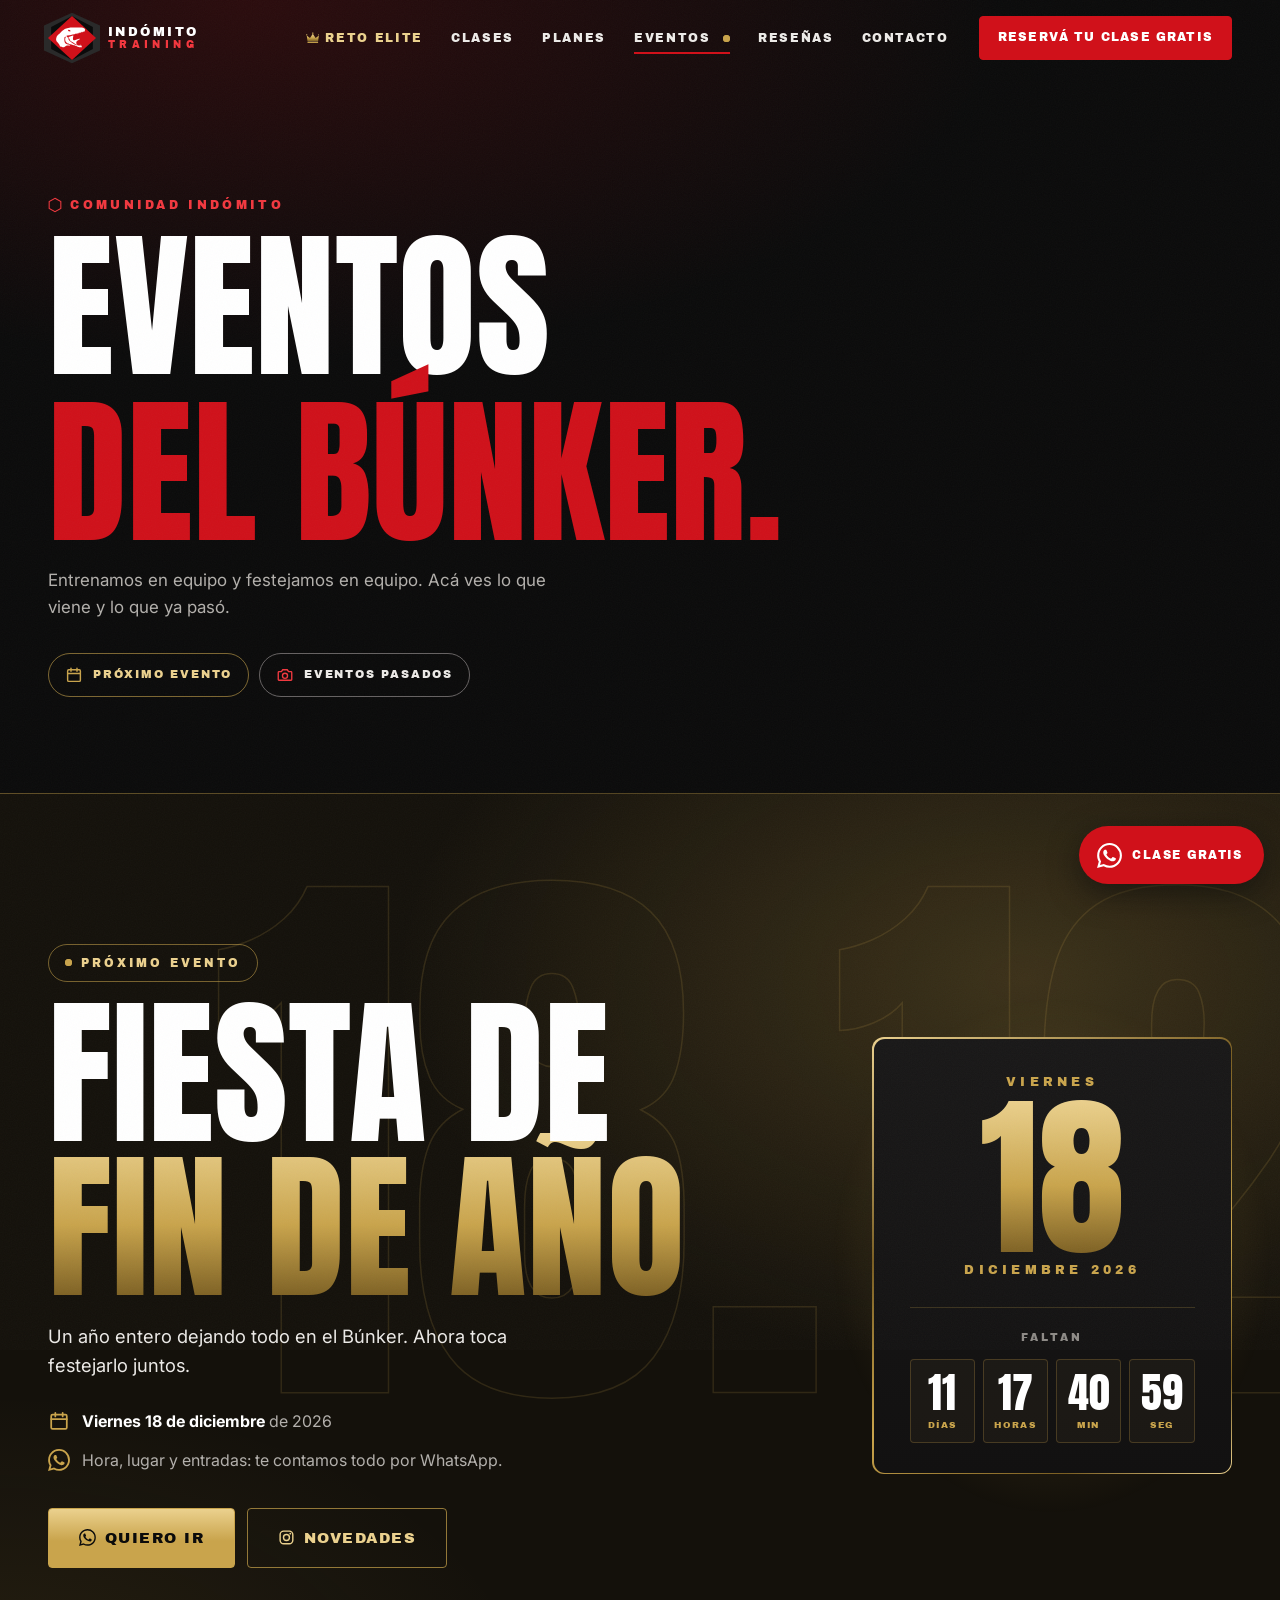
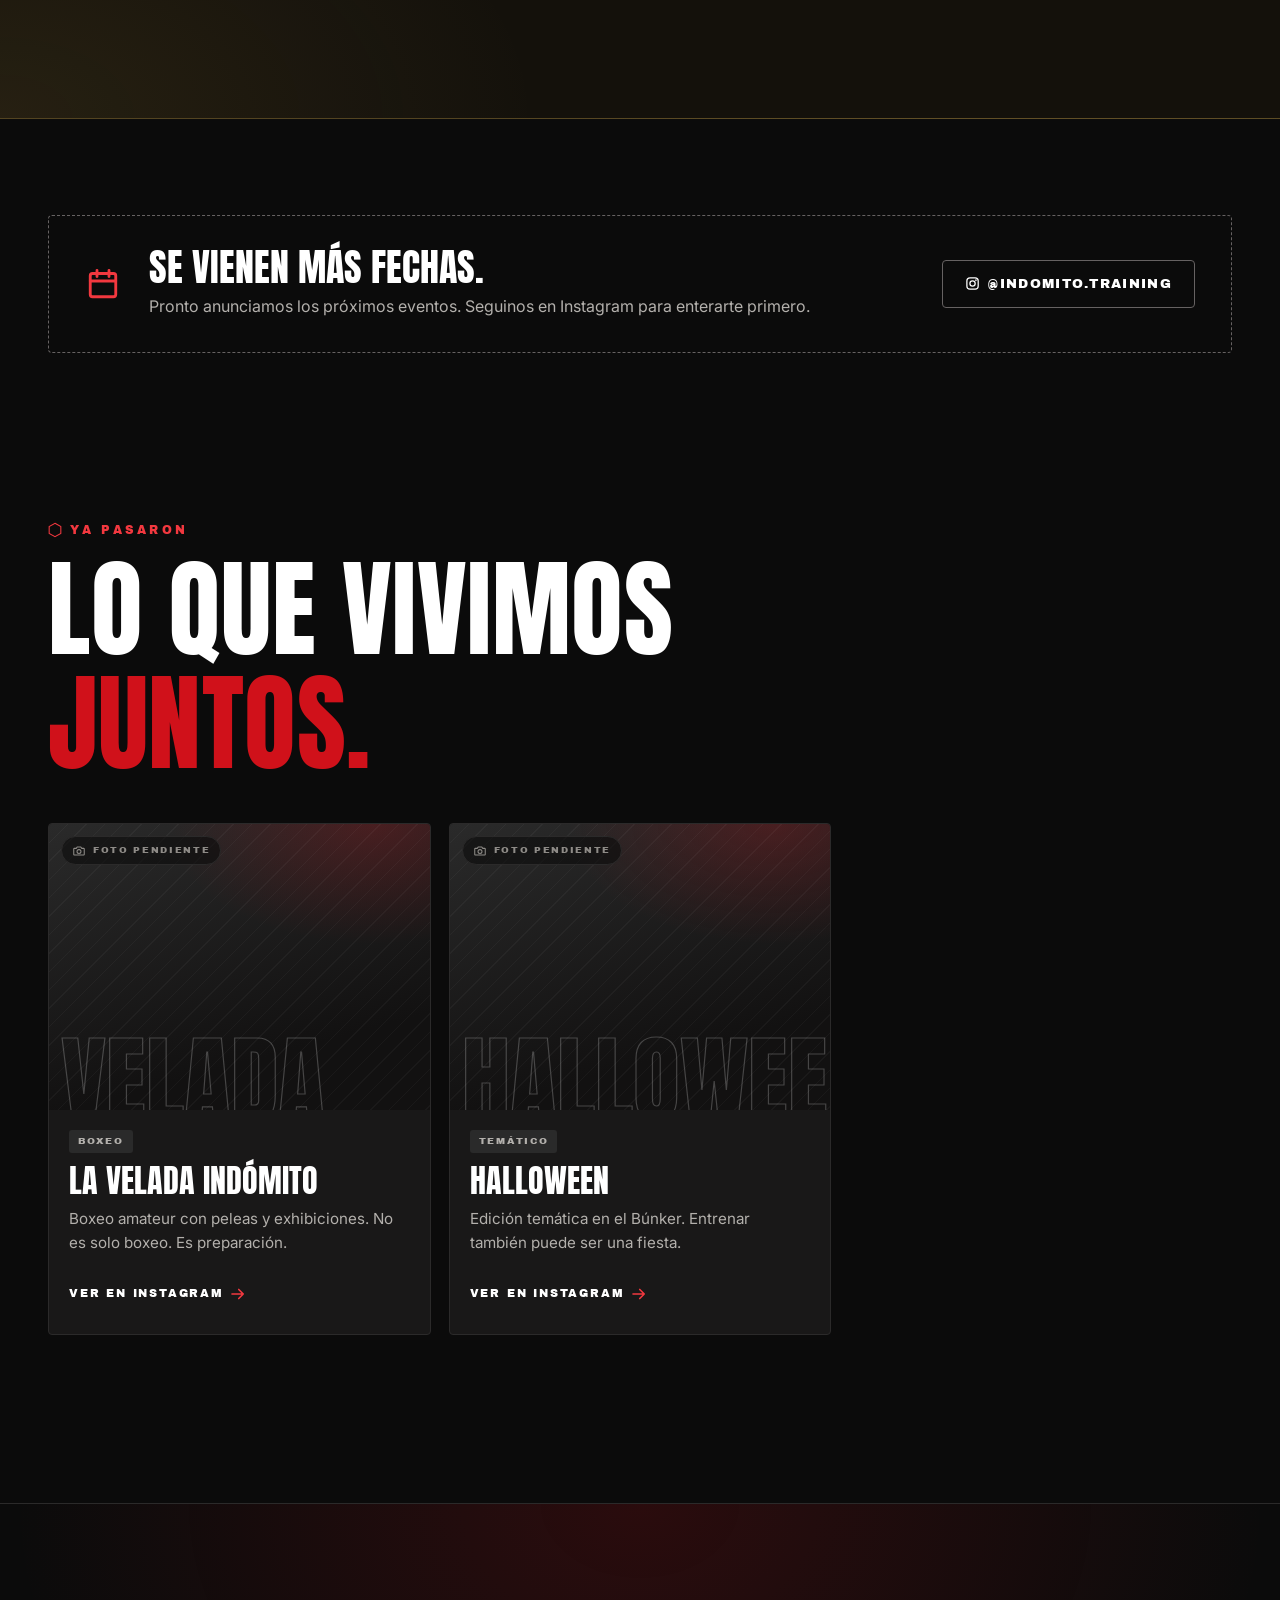
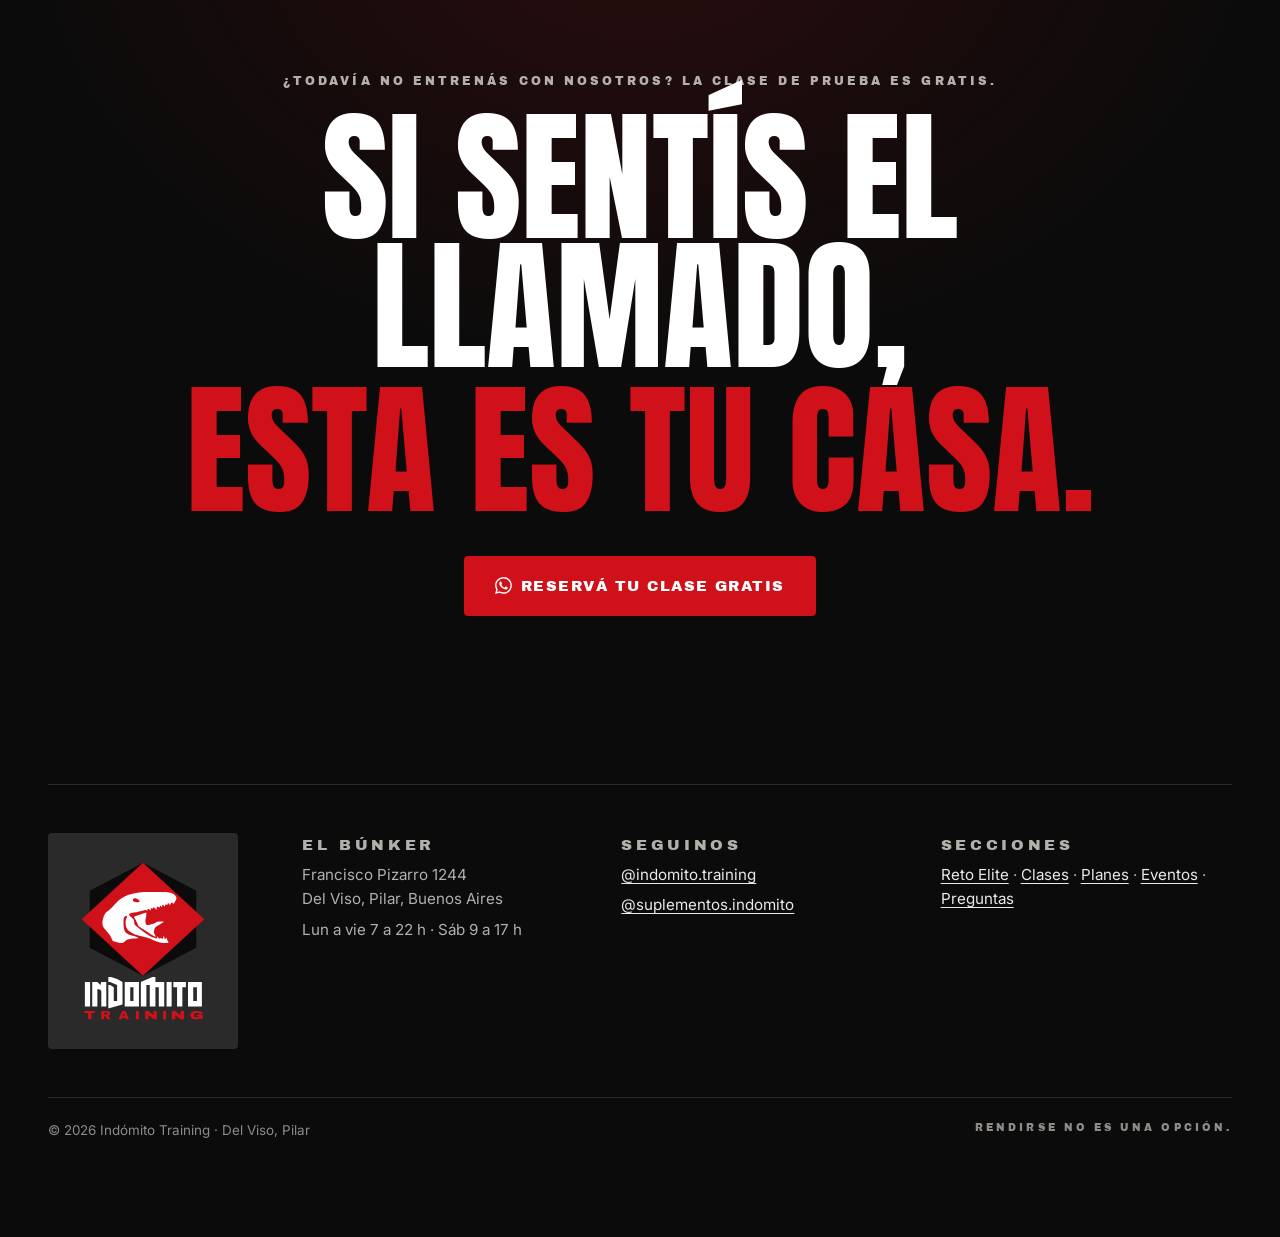
==== eventos.html @ 0980ad3f "primer commit" ====
<!doctype html>
<html lang="es-AR" class="no-js">
<head>
  <meta charset="utf-8">
  <meta name="viewport" content="width=device-width, initial-scale=1, viewport-fit=cover">

  <!-- ===================== SEO ===================== -->
  <title>Eventos | Indómito Training · Gimnasio en Del Viso, Pilar</title>
  <meta name="description" content="Eventos de Indómito Training en Del Viso, Pilar: Fiesta de Fin de Año el viernes 18 de diciembre, La Velada Indómito de boxeo amateur y más. Mirá lo que viene y lo que ya pasó.">
  <meta name="theme-color" content="#0B0B0B">

  <!-- DEPLOY STEP: cambiá "TU-DOMINIO.com.ar" cuando tengamos el dominio. TODO: dominio. -->
  <link rel="canonical" href="https://www.TU-DOMINIO.com.ar/eventos.html">
  <meta property="og:type" content="website">
  <meta property="og:locale" content="es_AR">
  <meta property="og:site_name" content="Indómito Training">
  <meta property="og:title" content="Eventos del Búnker · Indómito Training">
  <meta property="og:description" content="Fiesta de Fin de Año: viernes 18/12. Mirá todos los eventos de Indómito.">
  <meta property="og:url" content="https://www.TU-DOMINIO.com.ar/eventos.html">
  <meta property="og:image" content="https://www.TU-DOMINIO.com.ar/assets/img/og-indomito.jpg">
  <meta property="og:image:width" content="1200">
  <meta property="og:image:height" content="630">
  <meta name="twitter:card" content="summary_large_image">
  <meta name="twitter:title" content="Eventos del Búnker · Indómito Training">
  <meta name="twitter:description" content="Fiesta de Fin de Año: viernes 18/12. Mirá todos los eventos de Indómito.">
  <meta name="twitter:image" content="https://www.TU-DOMINIO.com.ar/assets/img/og-indomito.jpg">
  <!-- TODO: cuando estén confirmados hora y lugar de la Fiesta, sumar acá un bloque JSON-LD de tipo "Event" para Google. -->

  <!-- Íconos -->
  <link rel="icon" href="favicon.ico" sizes="any">
  <link rel="icon" href="assets/logo/indomito-icono.svg" type="image/svg+xml">
  <link rel="icon" href="favicon-32.png" type="image/png" sizes="32x32">
  <link rel="apple-touch-icon" href="apple-touch-icon.png">

  <!-- Tipografías -->
  <link rel="preconnect" href="https://fonts.googleapis.com">
  <link rel="preconnect" href="https://fonts.gstatic.com" crossorigin>
  <link rel="stylesheet" href="https://fonts.googleapis.com/css2?family=Anton&family=Archivo+Black&family=Inter:wght@400;600;700&display=swap">

  <link rel="stylesheet" href="css/styles.css">

  <script>
    (function (d) {
      var h = d.documentElement;
      h.className = h.className.replace('no-js', 'js');
      if (window.matchMedia && !matchMedia('(prefers-reduced-motion: reduce)').matches) {
        h.classList.add('motion-ok');
        setTimeout(function () { if (!window.__indomitoOK) h.classList.remove('motion-ok'); }, 3000);
      }
    })(document);
  </script>
  <script src="js/main.js" defer></script>
</head>

<body data-precios="si" class="pag-eventos">

  <!-- Íconos reutilizables -->
  <svg class="defs" width="0" height="0" aria-hidden="true" focusable="false">
    <defs>
      <linearGradient id="g-oro" x1="0" y1="0" x2="0" y2="1">
        <stop offset="0" style="stop-color:var(--c-dorado-claro)"/>
        <stop offset=".55" style="stop-color:var(--c-dorado)"/>
        <stop offset="1" style="stop-color:var(--c-dorado-oscuro)"/>
      </linearGradient>
      <symbol id="i-corona" viewBox="0 0 64 50">
        <path d="M7 41 3.4 14.5l15.4 11.7L32 6.5l13.2 19.7 15.4-11.7L57 41Z"/>
        <rect x="7" y="43.5" width="50" height="6" rx="1.2"/>
        <circle cx="3.4" cy="11.6" r="3.2"/><circle cx="32" cy="4" r="3.6"/><circle cx="60.6" cy="11.6" r="3.2"/>
      </symbol>
      <symbol id="i-wa" viewBox="0 0 24 24">
        <path d="M17.47 14.38c-.3-.15-1.76-.87-2.03-.97-.27-.1-.47-.15-.67.15-.2.3-.77.97-.94 1.16-.17.2-.35.22-.64.08-.3-.15-1.26-.47-2.39-1.48-.88-.79-1.48-1.76-1.65-2.06-.17-.3-.02-.46.13-.6.13-.14.3-.35.45-.52.15-.18.2-.3.3-.5.1-.2.05-.37-.03-.52-.07-.15-.67-1.61-.92-2.2-.24-.58-.49-.5-.67-.51h-.57c-.2 0-.52.07-.79.37-.27.3-1.04 1.02-1.04 2.48s1.06 2.88 1.21 3.07c.15.2 2.1 3.2 5.08 4.49.71.31 1.26.49 1.7.63.71.22 1.36.19 1.87.12.57-.09 1.76-.72 2-1.42.25-.69.25-1.29.18-1.41-.08-.13-.28-.2-.57-.35M12.05 21.79h-.01a9.87 9.87 0 0 1-5.03-1.38l-.36-.21-3.74.98 1-3.65-.24-.37a9.86 9.86 0 0 1-1.51-5.26c0-5.45 4.44-9.88 9.89-9.88 2.64 0 5.12 1.03 6.99 2.9a9.83 9.83 0 0 1 2.89 6.99c0 5.45-4.44 9.88-9.88 9.88m8.41-18.3A11.82 11.82 0 0 0 12.05 0C5.5 0 .16 5.34.16 11.89c0 2.1.55 4.14 1.59 5.95L.06 24l6.3-1.65a11.88 11.88 0 0 0 5.68 1.45h.01c6.55 0 11.89-5.34 11.89-11.89 0-3.18-1.24-6.17-3.48-8.41"/>
      </symbol>
      <symbol id="i-ig" viewBox="0 0 24 24">
        <rect x="3" y="3" width="18" height="18" rx="5" fill="none" stroke="currentColor" stroke-width="2"/>
        <circle cx="12" cy="12" r="4.2" fill="none" stroke="currentColor" stroke-width="2"/>
        <circle cx="17.4" cy="6.6" r="1.3"/>
      </symbol>
      <symbol id="i-flecha" viewBox="0 0 24 24">
        <path d="M4 12h15m-6-6 6 6-6 6" fill="none" stroke="currentColor" stroke-width="2.2" stroke-linecap="round" stroke-linejoin="round"/>
      </symbol>
      <symbol id="i-camara" viewBox="0 0 24 24">
        <path d="M4 7.5h3.2L9 5h6l1.8 2.5H20a1 1 0 0 1 1 1V18a1 1 0 0 1-1 1H4a1 1 0 0 1-1-1V8.5a1 1 0 0 1 1-1Z" fill="none" stroke="currentColor" stroke-width="1.8"/>
        <circle cx="12" cy="13" r="3.4" fill="none" stroke="currentColor" stroke-width="1.8"/>
      </symbol>
      <symbol id="i-hex" viewBox="0 0 24 26">
        <path d="M12 1.5 22 7v12l-10 5.5L2 19V7z" fill="none" stroke="currentColor" stroke-width="1.8"/>
      </symbol>
      <symbol id="i-reloj" viewBox="0 0 24 24">
        <circle cx="12" cy="12" r="9" fill="none" stroke="currentColor" stroke-width="2"/>
        <path d="M12 7v5.2l3.4 2.1" fill="none" stroke="currentColor" stroke-width="2" stroke-linecap="round"/>
      </symbol>
      <symbol id="i-pin" viewBox="0 0 24 24">
        <path d="M12 22s7-6.6 7-12.2A7 7 0 0 0 5 9.8C5 15.4 12 22 12 22Z" fill="none" stroke="currentColor" stroke-width="2"/>
        <circle cx="12" cy="9.8" r="2.6" fill="none" stroke="currentColor" stroke-width="2"/>
      </symbol>
      <symbol id="i-calendario" viewBox="0 0 24 24">
        <rect x="3.5" y="5" width="17" height="15.5" rx="1.5" fill="none" stroke="currentColor" stroke-width="1.9"/>
        <path d="M3.5 10h17M8 3v4M16 3v4" fill="none" stroke="currentColor" stroke-width="1.9" stroke-linecap="round"/>
      </symbol>
    </defs>
  </svg>

  <a class="skip" href="#main">Saltar al contenido</a>

  <!-- ===================== HEADER (igual que en la home) ===================== -->
  <div class="hdr-sentinel" aria-hidden="true"></div>
  <header class="hdr" id="hdr">
    <div class="hdr__in">
      <a class="hdr__logo" href="index.html" aria-label="Indómito Training, ir a la página principal">
        <span class="hdr__icon"><img src="assets/logo/indomito-icono.svg" width="48" height="44" alt=""></span>
        <span class="hdr__name" aria-hidden="true">Indómito <span>Training</span></span>
      </a>

      <nav class="nav" id="menu" aria-label="Principal">
        <ul class="nav__list">
          <li><a class="nav__link nav__link--reto" href="index.html#reto"><svg class="ico ico--oro" aria-hidden="true"><use href="#i-corona"/></svg>Reto Elite</a></li>
          <li><a class="nav__link" href="index.html#clases">Clases</a></li>
          <li><a class="nav__link" href="index.html#planes">Planes</a></li>
          <li><a class="nav__link nav__link--eventos" href="eventos.html" aria-current="page">Eventos<i class="punto" aria-hidden="true"></i></a></li>
          <li><a class="nav__link" href="index.html#resenas">Reseñas</a></li>
          <li><a class="nav__link" href="index.html#contacto">Contacto</a></li>
        </ul>
        <a class="btn btn--rojo nav__cta js-wa" href="https://wa.me/5491149702957?text=Hola!%20Quiero%20reservar%20mi%20clase%20de%20prueba%20gratis%20en%20Ind%C3%B3mito%20%F0%9F%92%AA" target="_blank" rel="noopener">Reservá tu clase gratis</a>
      </nav>

      <a class="btn btn--rojo btn--sm hdr__cta js-wa" href="https://wa.me/5491149702957?text=Hola!%20Quiero%20reservar%20mi%20clase%20de%20prueba%20gratis%20en%20Ind%C3%B3mito%20%F0%9F%92%AA" target="_blank" rel="noopener">Clase gratis</a>

      <button class="hdr__burger" type="button" aria-expanded="false" aria-controls="menu">
        <span class="sr-only">Abrir menú</span>
        <span class="burger" aria-hidden="true"><i></i><i></i></span>
      </button>
    </div>
    <div class="hdr__progress" aria-hidden="true"></div>
  </header>

  <main id="main" tabindex="-1">

    <!-- ===================== PORTADA DE EVENTOS ===================== -->
    <section class="evh" aria-labelledby="evh-t">
      <div class="wrap">
        <p class="eyebrow rv"><svg class="ico" aria-hidden="true"><use href="#i-hex"/></svg>Comunidad Indómito</p>
        <h1 class="evh__t rv" id="evh-t">Eventos <em>del Búnker.</em></h1>
        <p class="bajada rv">Entrenamos en equipo y festejamos en equipo. Acá ves lo que viene y lo que ya pasó.</p>
        <ul class="evh__saltos rv">
          <li data-hasta="2026-12-18"><a href="#proximo"><svg aria-hidden="true"><use href="#i-calendario"/></svg>Próximo evento</a></li>
          <li><a href="#pasados"><svg aria-hidden="true"><use href="#i-camara"/></svg>Eventos pasados</a></li>
        </ul>
      </div>
    </section>

    <!-- ===================== PRÓXIMO EVENTO: FIESTA DE FIN DE AÑO =====================
         Único lugar de la web general donde va el dorado (Manual de Marca: eventos especiales).
         data-hasta="2026-12-18": después de esa fecha este bloque se oculta solo.
         TODO: hora, lugar y entradas de la fiesta. Cuando estén, sumalos en "fiesta__info". -->
    <section class="fiesta lz" id="proximo" aria-labelledby="fiesta-t" data-hasta="2026-12-18">
      <div class="fiesta__bg" aria-hidden="true">
        <span class="fiesta__num" data-par="0.14">18.12</span>
        <div class="confeti">
          <span style="--x:4%;--w:6px;--h:12px;--d:9s;--t:-1s;--dx:30px;--r:540deg"></span>
          <span style="--x:11%;--w:4px;--h:9px;--d:12s;--t:-6s;--dx:-20px;--r:-420deg"></span>
          <span style="--x:18%;--w:7px;--h:7px;--d:10s;--t:-3s;--dx:40px;--r:360deg"></span>
          <span style="--x:26%;--w:5px;--h:11px;--d:13s;--t:-9s;--dx:-35px;--r:600deg"></span>
          <span style="--x:33%;--w:4px;--h:8px;--d:11s;--t:-2s;--dx:25px;--r:-540deg"></span>
          <span style="--x:41%;--w:6px;--h:10px;--d:14s;--t:-11s;--dx:-15px;--r:480deg"></span>
          <span style="--x:49%;--w:5px;--h:5px;--d:9.5s;--t:-5s;--dx:20px;--r:-360deg"></span>
          <span style="--x:57%;--w:7px;--h:12px;--d:12.5s;--t:-8s;--dx:-30px;--r:720deg"></span>
          <span style="--x:64%;--w:4px;--h:9px;--d:10.5s;--t:-4s;--dx:35px;--r:-480deg"></span>
          <span style="--x:71%;--w:6px;--h:6px;--d:13.5s;--t:-10s;--dx:-25px;--r:420deg"></span>
          <span style="--x:78%;--w:5px;--h:11px;--d:11.5s;--t:-7s;--dx:15px;--r:-600deg"></span>
          <span style="--x:85%;--w:7px;--h:8px;--d:9s;--t:-.5s;--dx:-40px;--r:540deg"></span>
          <span style="--x:92%;--w:4px;--h:10px;--d:14.5s;--t:-12s;--dx:20px;--r:-420deg"></span>
          <span style="--x:8%;--w:5px;--h:7px;--d:15s;--t:-13s;--dx:-10px;--r:360deg"></span>
          <span style="--x:37%;--w:6px;--h:12px;--d:16s;--t:-14s;--dx:30px;--r:-720deg"></span>
          <span style="--x:68%;--w:5px;--h:9px;--d:10s;--t:-6.5s;--dx:-20px;--r:480deg"></span>
        </div>
      </div>

      <div class="wrap fiesta__grid">
        <div class="fiesta__copy">
          <p class="fiesta__label rv"><i class="punto" aria-hidden="true"></i>Próximo evento</p>
          <h2 class="fiesta__t rv" id="fiesta-t">Fiesta de <span>Fin de Año</span></h2>
          <p class="fiesta__lead rv">Un año entero dejando todo en el Búnker. Ahora toca festejarlo juntos.</p>
          <ul class="fiesta__info rv">
            <li><svg aria-hidden="true"><use href="#i-calendario"/></svg><span><b>Viernes 18 de diciembre</b> de 2026</span></li>
            <!-- TODO: hora y lugar. Ejemplo: <li><svg aria-hidden="true"><use href="#i-reloj"/></svg><span><b>21 h</b> · Lugar</span></li> -->
            <li><svg aria-hidden="true"><use href="#i-wa"/></svg><span>Hora, lugar y entradas: te contamos todo por WhatsApp.</span></li>
          </ul>
          <div class="fiesta__ctas rv">
            <a class="btn btn--oro btn--xl js-wa" data-wa="Hola! Quiero info de la Fiesta de Fin de Año de Indómito 🎉" href="https://wa.me/5491149702957?text=Hola!%20Quiero%20info%20de%20la%20Fiesta%20de%20Fin%20de%20A%C3%B1o%20de%20Ind%C3%B3mito%20%F0%9F%8E%89" target="_blank" rel="noopener">
              <svg class="ico" aria-hidden="true"><use href="#i-wa"/></svg>Quiero ir
            </a>
            <a class="btn btn--oro-linea btn--xl" href="https://www.instagram.com/indomito.training/" target="_blank" rel="noopener">
              <svg class="ico" aria-hidden="true"><use href="#i-ig"/></svg>Novedades
            </a>
          </div>
        </div>

        <!-- La "entrada" de la fiesta, con la cuenta regresiva (la mueve main.js; sin JS se ve solo la fecha) -->
        <aside class="entrada rv" aria-label="Fecha de la Fiesta de Fin de Año">
          <div class="entrada__in">
            <p class="entrada__dia">Viernes</p>
            <p class="entrada__num">18</p>
            <p class="entrada__mes">Diciembre 2026</p>
            <div class="cuenta" data-cuenta="2026-12-18" aria-live="off">
              <p class="cuenta__t">Faltan</p>
              <div class="cuenta__grid">
                <div><span class="cuenta__n" data-u="d">--</span><span class="cuenta__u">días</span></div>
                <div><span class="cuenta__n" data-u="h">--</span><span class="cuenta__u">horas</span></div>
                <div><span class="cuenta__n" data-u="m">--</span><span class="cuenta__u">min</span></div>
                <div><span class="cuenta__n" data-u="s">--</span><span class="cuenta__u">seg</span></div>
              </div>
              <p class="cuenta__hoy">¡Es hoy! Nos vemos.</p>
            </div>
          </div>
        </aside>
      </div>
    </section>

    <!-- ===================== PRÓXIMAMENTE ===================== -->
    <section class="proximamente" aria-labelledby="prox-t">
      <div class="wrap">
        <div class="prox rv">
          <svg class="prox__ico" aria-hidden="true"><use href="#i-calendario"/></svg>
          <div>
            <h2 class="prox__t" id="prox-t">Se vienen más fechas.</h2>
            <p>Pronto anunciamos los próximos eventos. Seguinos en Instagram para enterarte primero.</p>
          </div>
          <a class="btn btn--linea" href="https://www.instagram.com/indomito.training/" target="_blank" rel="noopener"><svg class="ico" aria-hidden="true"><use href="#i-ig"/></svg>@indomito.training</a>
        </div>
      </div>
    </section>

    <!-- ===================== EVENTOS PASADOS =====================
         Para sumar uno: copiá un <article class="evp"> completo y cambiá los textos.
         Fotos: guardalas en assets/img/ (WebP, 800 x 600 px) y reemplazá el bloque <div class="ph"> por la línea <img> del comentario. -->
    <section class="pasados" id="pasados" aria-labelledby="pasados-t">
      <div class="wrap">
        <p class="eyebrow rv"><svg class="ico" aria-hidden="true"><use href="#i-hex"/></svg>Ya pasaron</p>
        <h2 class="titulo rv" id="pasados-t">Lo que vivimos <em>juntos.</em></h2>

        <div class="pasados__grid" data-stagger>
          <!-- La Fiesta aparece acá sola a partir del 19/12/2026 (data-desde). -->
          <article class="evp rv" data-desde="2026-12-19" hidden>
            <div class="evp__in">
              <!-- TODO: foto. <img class="evp__img" src="assets/img/evento-fiesta-2026.webp" width="800" height="600" loading="lazy" alt="Fiesta de Fin de Año 2026 de Indómito Training"> -->
              <div class="ph" aria-hidden="true"><span class="ph__word">Fiesta</span><span class="ph__tag"><svg><use href="#i-camara"/></svg>Foto pendiente</span></div>
              <div class="evp__body">
                <span class="evp__tag">Diciembre 2026</span>
                <h3 class="evp__t">Fiesta de Fin de Año</h3>
                <p>Cerramos el año en equipo.</p>
              </div>
            </div>
          </article>

          <!-- TODO: fecha de La Velada y fotos. -->
          <article class="evp rv">
            <div class="evp__in">
              <!-- TODO: foto. <img class="evp__img" src="assets/img/evento-velada.webp" width="800" height="600" loading="lazy" alt="La Velada Indómito, boxeo amateur en Del Viso"> -->
              <div class="ph" aria-hidden="true"><span class="ph__word">Velada</span><span class="ph__tag"><svg><use href="#i-camara"/></svg>Foto pendiente</span></div>
              <div class="evp__body">
                <span class="evp__tag">Boxeo</span>
                <h3 class="evp__t">La Velada Indómito</h3>
                <p>Boxeo amateur con peleas y exhibiciones. No es solo boxeo. Es preparación.</p>
                <a class="evp__link" href="https://www.instagram.com/indomito.training/" target="_blank" rel="noopener">Ver en Instagram<svg aria-hidden="true"><use href="#i-flecha"/></svg></a>
              </div>
            </div>
          </article>

          <!-- TODO: fecha, descripción y fotos de Halloween. -->
          <article class="evp rv">
            <div class="evp__in">
              <!-- TODO: foto. <img class="evp__img" src="assets/img/evento-halloween.webp" width="800" height="600" loading="lazy" alt="Halloween en Indómito Training"> -->
              <div class="ph" aria-hidden="true"><span class="ph__word">Halloween</span><span class="ph__tag"><svg><use href="#i-camara"/></svg>Foto pendiente</span></div>
              <div class="evp__body">
                <span class="evp__tag">Temático</span>
                <h3 class="evp__t">Halloween</h3>
                <p>Edición temática en el Búnker. Entrenar también puede ser una fiesta.</p>
                <a class="evp__link" href="https://www.instagram.com/indomito.training/" target="_blank" rel="noopener">Ver en Instagram<svg aria-hidden="true"><use href="#i-flecha"/></svg></a>
              </div>
            </div>
          </article>
        </div>
      </div>
    </section>
  </main>

  <!-- ===================== FOOTER (igual que en la home) ===================== -->
  <footer class="pie lz" aria-labelledby="pie-t">
    <div class="wrap pie__cierre">
      <p class="pie__frase-chica rv">¿Todavía no entrenás con nosotros? La clase de prueba es gratis.</p>
      <h2 class="pie__frase rv" id="pie-t">Si sentís el llamado, <em>esta es tu casa.</em></h2>
      <a class="btn btn--rojo btn--xl rv js-wa" href="https://wa.me/5491149702957?text=Hola!%20Quiero%20reservar%20mi%20clase%20de%20prueba%20gratis%20en%20Ind%C3%B3mito%20%F0%9F%92%AA" target="_blank" rel="noopener"><svg class="ico" aria-hidden="true"><use href="#i-wa"/></svg>Reservá tu clase gratis</a>
    </div>

    <div class="wrap pie__base">
      <div class="pie__logo">
        <img src="assets/logo/indomito-logo.svg" width="150" height="189" alt="Indómito Training" loading="lazy">
      </div>
      <div class="pie__cols">
        <div>
          <p class="pie__h">El Búnker</p>
          <p>Francisco Pizarro 1244<br>Del Viso, Pilar, Buenos Aires</p>
          <p>Lun a vie 7 a 22 h · Sáb 9 a 17 h</p>
        </div>
        <div>
          <p class="pie__h">Seguinos</p>
          <p><a href="https://www.instagram.com/indomito.training/" target="_blank" rel="noopener">@indomito.training</a></p>
          <p><a href="https://www.instagram.com/suplementos.indomito/" target="_blank" rel="noopener">@suplementos.indomito</a></p>
        </div>
        <div>
          <p class="pie__h">Secciones</p>
          <p><a href="index.html#reto">Reto Elite</a> · <a href="index.html#clases">Clases</a> · <a href="index.html#planes">Planes</a> · <a href="eventos.html">Eventos</a> · <a href="index.html#faq">Preguntas</a></p>
        </div>
      </div>
    </div>
    <div class="wrap pie__legal">
      <p>© <span data-year>2026</span> Indómito Training · Del Viso, Pilar</p>
      <p class="pie__lema">Rendirse no es una opción.</p>
    </div>
  </footer>

  <!-- Botón flotante de WhatsApp -->
  <a class="wa-float js-wa" href="https://wa.me/5491149702957?text=Hola!%20Quiero%20reservar%20mi%20clase%20de%20prueba%20gratis%20en%20Ind%C3%B3mito%20%F0%9F%92%AA" target="_blank" rel="noopener" aria-label="Reservá tu clase gratis por WhatsApp">
    <svg aria-hidden="true"><use href="#i-wa"/></svg>
    <span class="wa-float__txt" aria-hidden="true">Clase gratis</span>
  </a>
</body>
</html>
---- css/styles.css ----
/* ==========================================================================
   INDÓMITO TRAINING · styles.css
   Celular primero (375 px) y después se agranda.
   Índice:
     0. Colores, tipografías y medidas (variables)
     1. Base
     2. Botones, etiquetas y títulos comunes
     3. Header y menú
     4. Hero (el logo que se arma con el scroll)
     5. Contadores
     6. Reto Indómito Elite (dorado)
     7. Por qué Indómito
     8. Disciplinas
     9. El Búnker (galería horizontal)
    10. Planes
    11. Reseñas (cinta que se desliza)
    12. Preguntas frecuentes
    13. Contacto y mapa
    14. Footer
    15. Botón flotante de WhatsApp
    16. Apariciones al scrollear
    17. Página de eventos (eventos.html)
    18. Formulario "Nueva rutina" (nueva-rutina.html)
    19. Movimiento reducido
   ========================================================================== */

/* ---------- 0. VARIABLES ---------- */
:root {
  /* Colores de marca (Manual de Marca 2026) */
  --c-negro: #0B0B0B;          /* Negro Búnker: fondo principal */
  --c-acero: #2A2A2A;          /* Gris Acero: tarjetas y fondos secundarios */
  --c-blanco: #FFFFFF;
  --c-rojo: #D0111A;           /* Rojo Indómito: SOLO acento (botones, palabras clave, líneas) */
  --c-dorado: #C9A44C;         /* Dorado: SOLO Reto Elite y eventos especiales */

  /* Derivados de la marca (para profundidad y contraste) */
  --c-negro-2: #121111;        /* superficie apenas más clara que el fondo */
  --c-negro-3: #191818;        /* tarjetas */
  --c-linea: #2B2A2A;          /* líneas decorativas finas */
  --c-linea-fuerte: #666262;   /* bordes de botones y campos (contraste 3:1) */
  --c-texto: #ECEAE7;          /* texto de lectura */
  --c-texto-2: #B3B0AC;        /* texto secundario */
  --c-texto-3: #8E8B87;        /* etiquetas chicas sobre negro */
  --c-rojo-hover: #E5161F;
  --c-rojo-texto: #F2383F;     /* rojo para texto chico: pasa contraste AA sobre negro */
  --c-dorado-claro: #EBD18E;
  --c-dorado-oscuro: #7A5E22;
  --c-oro-fondo: #14110B;      /* negro cálido del bloque del Reto */

  /* Los mismos colores en formato "r,g,b" para usar con transparencia */
  --rgb-negro: 11, 11, 11;
  --rgb-blanco: 255, 255, 255;
  --rgb-rojo: 208, 17, 26;
  --rgb-dorado: 201, 164, 76;

  /* Tipografías */
  --f-display: 'Anton', 'Impact', 'Arial Narrow', sans-serif;      /* titulares en mayúsculas */
  --f-label: 'Archivo Black', 'Arial Black', sans-serif;           /* etiquetas y horarios */
  --f-body: 'Inter', system-ui, -apple-system, 'Segoe UI', sans-serif; /* texto de lectura */

  /* Medidas */
  --hdr-h: 64px;
  --gutter: 16px;
  --wrap: 1240px;
  --radio: 4px;
  --sec-pad: clamp(88px, 14vw, 168px);

  /* Curvas de movimiento */
  --ease-out: cubic-bezier(.16, 1, .3, 1);
  --ease-in-out: cubic-bezier(.65, 0, .35, 1);

  /* Sombra de texto sobre el hero */
  --tshadow: 0 1px 2px rgba(var(--rgb-negro), .95), 0 3px 12px rgba(var(--rgb-negro), .7), 0 10px 44px rgba(var(--rgb-negro), .7);
}
@media (min-width: 720px) { :root { --gutter: 32px; } }
@media (min-width: 1024px) { :root { --hdr-h: 76px; --gutter: 48px; } }

/* ---------- 1. BASE ---------- */
*, *::before, *::after { box-sizing: border-box; }
html {
  overflow-x: hidden;
  overflow-x: clip;
  -webkit-text-size-adjust: 100%;
  scroll-padding-top: calc(var(--hdr-h) + 16px);
}
@media (prefers-reduced-motion: no-preference) { html { scroll-behavior: smooth; } }
body {
  margin: 0;
  overflow-x: hidden;
  overflow-x: clip;
  background: var(--c-negro);
  color: var(--c-texto);
  font-family: var(--f-body);
  font-size: 1rem;
  line-height: 1.6;
  -webkit-font-smoothing: antialiased;
  text-rendering: optimizeLegibility;
}
img, svg, iframe { display: block; max-width: 100%; }
img { height: auto; }
a { color: inherit; }
p { margin: 0 0 1em; }
h1, h2, h3 { margin: 0; font-weight: 400; }
ul, ol { margin: 0; padding: 0; list-style: none; }
em { font-style: normal; }
button { font: inherit; color: inherit; }
::selection { background: var(--c-rojo); color: var(--c-blanco); }

.defs { position: absolute; width: 0; height: 0; overflow: hidden; }
[hidden] { display: none !important; }

/* Punto dorado que late: marca lo nuevo (eventos) */
.punto {
  position: relative; display: inline-block; width: 7px; height: 7px; margin-left: .55em; flex: none;
  border-radius: 50%; background: var(--c-dorado); vertical-align: middle;
}
.punto::after {
  content: ""; position: absolute; inset: 0; border-radius: 50%; background: var(--c-dorado);
  animation: punto 2.4s var(--ease-out) infinite; animation-delay: -.6s;
}
@keyframes punto { 0% { transform: scale(1); opacity: .8; } 80%, 100% { transform: scale(3); opacity: 0; } }
.sr-only {
  position: absolute !important; width: 1px; height: 1px; padding: 0; margin: -1px;
  overflow: hidden; clip: rect(0 0 0 0); white-space: nowrap; border: 0;
}
.wrap { width: min(var(--wrap), 100% - 2 * var(--gutter)); margin-inline: auto; }
main:focus { outline: none; }

/* Foco visible para teclado */
:focus-visible { outline: 3px solid var(--c-rojo-texto); outline-offset: 3px; border-radius: 2px; }

.skip {
  position: fixed; top: 8px; left: 8px; z-index: 200;
  padding: 12px 18px; background: var(--c-blanco); color: var(--c-negro);
  font-weight: 700; text-decoration: none; border-radius: var(--radio);
  transform: translateY(-160%); transition: transform .3s var(--ease-out);
}
.skip:focus { transform: none; }

/* Grano de fondo: una textura muy suave que hace que toda la página se sienta "un mismo lugar" */
body::after {
  content: ""; position: fixed; inset: -50%; z-index: 60; pointer-events: none;
  background-image: url("data:image/svg+xml,%3Csvg xmlns='http://www.w3.org/2000/svg' width='180' height='180'%3E%3Cfilter id='n'%3E%3CfeTurbulence type='fractalNoise' baseFrequency='.85' numOctaves='2' stitchTiles='stitch'/%3E%3C/filter%3E%3Crect width='100%25' height='100%25' filter='url(%23n)' opacity='.6'/%3E%3C/svg%3E");
  opacity: .055;
  animation: grano 80s linear infinite alternate;
  animation-delay: -20s;
}
@keyframes grano {
  from { transform: translate3d(-4%, -3%, 0); }
  to   { transform: translate3d(3%, 4%, 0); }
}

/* Iconos SVG en línea */
.ico { width: 1.15em; height: 1.15em; flex: none; fill: currentColor; }
.ico--oro { fill: url(#g-oro); }

/* ---------- 2. COMUNES ---------- */
.btn {
  --btn-bg: transparent; --btn-fg: var(--c-blanco); --btn-bd: var(--c-linea-fuerte);
  position: relative; isolation: isolate;
  display: inline-flex; align-items: center; justify-content: center; gap: .6em;
  min-height: 48px; padding: 12px 22px;
  border: 1.5px solid var(--btn-bd); border-radius: var(--radio);
  background: var(--btn-bg); color: var(--btn-fg);
  font-family: var(--f-label); font-size: .82rem; letter-spacing: .1em; text-transform: uppercase;
  text-decoration: none; line-height: 1.1; text-align: center;
  cursor: pointer; overflow: hidden;
  transition: transform .4s var(--ease-out), background-color .3s, border-color .3s, color .3s;
}
.btn:hover { transform: translateY(-2px); }
.btn:active { transform: translateY(0) scale(.98); }
.btn--sm { min-height: 44px; padding: 8px 14px; font-size: .72rem; }
.btn--lg { min-height: 54px; padding: 14px 26px; font-size: .86rem; }
.btn--xl { min-height: 60px; padding: 16px 30px; font-size: .92rem; }
@media (max-width: 480px) { .btn--xl, .btn--lg { padding-inline: 18px; letter-spacing: .06em; } }
.btn--block { width: 100%; }

.btn--rojo { --btn-bg: var(--c-rojo); --btn-bd: var(--c-rojo); }
.btn--rojo:hover { --btn-bg: var(--c-rojo-hover); --btn-bd: var(--c-rojo-hover); }
/* Brillo que cruza el botón al pasar el mouse (solo transform) */
.btn--rojo::after, .btn--oro::after {
  content: ""; position: absolute; inset: 0; z-index: -1;
  background: linear-gradient(105deg, transparent 30%, rgba(var(--rgb-blanco), .28) 50%, transparent 70%);
  transform: translateX(-110%); transition: transform .7s var(--ease-out);
}
.btn--rojo:hover::after, .btn--oro:hover::after { transform: translateX(110%); }

.btn--linea { --btn-bd: var(--c-linea-fuerte); }
.btn--linea:hover { --btn-bd: var(--c-blanco); }

.btn--oro {
  --btn-fg: var(--c-negro); --btn-bd: var(--c-dorado);
  background: linear-gradient(180deg, var(--c-dorado-claro), var(--c-dorado) 55%, var(--c-dorado) 100%);
}
.btn--oro-linea { --btn-bd: rgba(var(--rgb-dorado), .7); --btn-fg: var(--c-dorado-claro); }
.btn--oro-linea:hover { --btn-bd: var(--c-dorado-claro); }

.eyebrow {
  display: flex; align-items: center; gap: .7em;
  margin: 0 0 18px;
  font-family: var(--f-label); font-size: .74rem; letter-spacing: .28em; text-transform: uppercase;
  color: var(--c-rojo-texto);
}
.eyebrow .ico { width: 14px; height: 16px; fill: none; color: var(--c-rojo-texto); }

.titulo {
  font-family: var(--f-display); text-transform: uppercase;
  font-size: clamp(2.9rem, 11.5vw, 6.6rem); line-height: .98; letter-spacing: .005em;
  color: var(--c-blanco);
}
.titulo em, .fill em, .band__big em, .pie__frase em, .reto__t em { color: var(--c-rojo); }
/* La parte en rojo va en su propia línea, con un poco de aire para que los acentos no choquen */
.titulo em, .pie__frase em { display: block; margin-top: .1em; }
.bajada { max-width: 46ch; margin-top: 20px; color: var(--c-texto-2); font-size: 1.06rem; }

/* Precios: se pueden ocultar todos juntos desde <body data-precios="no"> */
.precio-consulta { display: none; }
[data-precios="no"] .precio { display: none !important; }
[data-precios="no"] .precio-consulta { display: block; }
[data-precios="no"] span.precio-consulta { display: inline; }

/* ---------- 3. HEADER Y MENÚ ---------- */
.hdr-sentinel { position: absolute; top: 0; left: 0; width: 1px; height: 80px; pointer-events: none; }
.hdr {
  position: fixed; inset: 0 0 auto; z-index: 80;
  height: var(--hdr-h);
}
/* El fondo negro del header va en una capa aparte (si fuera en el header, el menú del celular quedaría encerrado) */
.hdr::before {
  content: ""; position: absolute; inset: 0;
  background: rgba(var(--rgb-negro), .86);
  -webkit-backdrop-filter: blur(14px) saturate(140%);
  backdrop-filter: blur(14px) saturate(140%);
  border-bottom: 1px solid var(--c-linea);
  opacity: 0; transition: opacity .4s;
}
.hdr.is-solid::before { opacity: 1; }
.hdr__in {
  position: relative;
  height: 100%; width: min(1400px, 100% - 2 * var(--gutter)); margin-inline: auto;
  display: flex; align-items: center; gap: 12px;
}
.hdr__logo { display: flex; align-items: center; gap: 12px; text-decoration: none; margin-right: auto; }
/* El hexágono del logo se pierde sobre negro puro: le damos un halo gris acero detrás */
.hdr__icon { position: relative; display: block; width: 48px; }
.hdr__icon::before {
  content: ""; position: absolute; inset: -3px -4px;
  background: var(--c-acero);
  clip-path: polygon(50% 0, 100% 25%, 100% 75%, 50% 100%, 0 75%, 0 25%);
}
.hdr__icon img { position: relative; width: 48px; height: auto; }
.hdr__name {
  display: none;
  font-family: var(--f-label); font-size: .78rem; letter-spacing: .2em; text-transform: uppercase; line-height: 1.15;
  color: var(--c-blanco);
}
.hdr__name span { display: block; color: var(--c-rojo-texto); font-size: .62rem; letter-spacing: .44em; }
.hdr__progress {
  position: absolute; left: 0; right: 0; bottom: -1px; height: 2px;
  background: var(--c-rojo); transform-origin: 0 50%; transform: scaleX(var(--pg, 0));
}

.nav__list { display: flex; gap: 4px; }
.nav__link {
  display: inline-flex; align-items: center; gap: .5em; min-height: 44px; padding: 8px 12px;
  font-family: var(--f-label); font-size: .74rem; letter-spacing: .14em; text-transform: uppercase;
  text-decoration: none; color: var(--c-texto);
  position: relative;
}
.nav__link::after {
  content: ""; position: absolute; left: 12px; right: 12px; bottom: 6px; height: 2px;
  background: var(--c-rojo); transform: scaleX(0); transform-origin: 0 50%;
  transition: transform .45s var(--ease-out);
}
.nav__link:hover::after, .nav__link[aria-current="page"]::after { transform: scaleX(1); }
.nav__link--reto { color: var(--c-dorado-claro); }
.nav__link--reto::after { background: var(--c-dorado); }

/* Sin JavaScript en el celular: el menú se ve como una fila debajo del header */
.no-js .hdr__burger { display: none; }
.no-js .nav { position: absolute; top: var(--hdr-h); left: 0; right: 0; overflow-x: auto; background: var(--c-negro); }
.no-js .nav__cta { display: none; }

.hdr__burger {
  display: inline-grid; place-items: center; width: 48px; height: 48px; padding: 0;
  background: none; border: 1.5px solid var(--c-linea-fuerte); border-radius: var(--radio); cursor: pointer;
}
.burger { display: grid; gap: 6px; width: 20px; }
.burger i { display: block; height: 2px; background: currentColor; transition: transform .45s var(--ease-out); }
.hdr__burger[aria-expanded="true"] .burger i:first-child { transform: translateY(4px) rotate(45deg); }
.hdr__burger[aria-expanded="true"] .burger i:last-child { transform: translateY(-4px) rotate(-45deg); }

/* Menú del celular (pantalla completa) */
@media (max-width: 1023.98px) {
  .js .nav {
    position: fixed; inset: 0; z-index: -1;
    display: flex; flex-direction: column; justify-content: center; gap: 36px;
    padding: calc(var(--hdr-h) + 24px) var(--gutter) 40px;
    background: var(--c-negro);
    opacity: 0; visibility: hidden; transform: translateY(-12px);
    transition: opacity .45s var(--ease-out), transform .45s var(--ease-out), visibility 0s linear .45s;
  }
  .js .nav.is-open {
    opacity: 1; visibility: visible; transform: none;
    transition: opacity .45s var(--ease-out), transform .45s var(--ease-out), visibility 0s;
  }
  .js .nav__list { flex-direction: column; gap: 0; }
  .js .nav__link {
    font-family: var(--f-display); font-size: clamp(2.4rem, 11vw, 3.4rem); letter-spacing: .01em;
    padding: 4px 0; min-height: 0; line-height: 1.1;
  }
  .js .nav__link::after { left: 0; right: auto; width: 2.2em; bottom: 2px; }
  .js .nav__link .ico { width: .7em; height: .7em; }
  .nav__cta { align-self: flex-start; }
}
@media (min-width: 1024px) {
  .hdr__name { display: block; }
  .hdr__burger, .hdr__cta { display: none; }
  .nav { display: flex; align-items: center; gap: 18px; }
  .nav__cta { min-height: 44px; padding: 8px 18px; font-size: .74rem; }
}
/* Laptops chicas: achicamos un poco el menú para que entren los 6 links */
@media (min-width: 1024px) and (max-width: 1240px) {
  .nav { gap: 10px; }
  .nav__link { padding-inline: 8px; letter-spacing: .1em; font-size: .7rem; }
  .nav__link::after { left: 8px; right: 8px; }
  .nav__cta { padding-inline: 14px; letter-spacing: .08em; }
  .hdr__name { display: none; }
}
@media (max-width: 380px) { .hdr__cta { padding-inline: 10px; letter-spacing: .06em; } }

/* ---------- 4. HERO ---------- */
.hero {
  position: relative;
  background:
    radial-gradient(120% 80% at 50% 0%, rgba(var(--rgb-rojo), .10), transparent 60%),
    var(--c-negro);
}
.hero__stage {
  position: relative; overflow: hidden;
  min-height: 100vh; min-height: 100svh;
  display: grid; grid-template-rows: auto 1fr; align-content: center; gap: 24px;
  padding: calc(var(--hdr-h) + 28px) var(--gutter) 48px;
}
.hero__bg { position: absolute; inset: 0; pointer-events: none; }
.hero__glow {
  position: absolute; left: 50%; top: 30%; width: 150vmax; aspect-ratio: 1; margin-left: -75vmax; margin-top: -75vmax;
  background: radial-gradient(closest-side, rgba(var(--rgb-rojo), .30), rgba(var(--rgb-rojo), .08) 45%, transparent 72%);
  opacity: var(--glow, .7);
  transform: scale(calc(.7 + .35 * var(--glow, .7)));
}
/* Brasas que suben despacio */
.embers span {
  position: absolute; bottom: -12px; left: var(--x);
  width: var(--s); height: var(--s); border-radius: 50%;
  background: var(--c-rojo-texto); opacity: 0;
  animation: brasa var(--d) linear infinite; animation-delay: var(--t);
}
@keyframes brasa {
  0% { transform: translate3d(0, 0, 0); opacity: 0; }
  12% { opacity: .85; }
  70% { opacity: .5; }
  100% { transform: translate3d(var(--dx), -92vh, 0); opacity: 0; }
}
.embers.is-off span { animation-play-state: paused; }

.hero__mark {
  position: relative; justify-self: center;
  width: min(64vw, 290px);
}
/* Halo gris acero detrás del hexágono negro, para que no se pierda sobre el fondo */
.hero__mark::before {
  content: ""; position: absolute; inset: -30%;
  background: radial-gradient(closest-side, rgba(var(--rgb-blanco), .13), rgba(var(--rgb-blanco), .04) 58%, transparent 78%);
}
.mark { position: relative; width: 100%; height: auto; overflow: visible; }
.mk-hex { fill: var(--c-negro); }
.mk-rombo { fill: var(--c-rojo); }
.mk-dino { fill: var(--c-blanco); }
.mk-core, .mk-dino { transform-origin: 179.5px 144.85px; }
.mk-edge {
  stroke: var(--c-rojo); stroke-width: 1.5; stroke-linecap: round;
  vector-effect: non-scaling-stroke; opacity: .65;
}
.mk-ring {
  fill: none; stroke: var(--c-rojo-texto); stroke-width: 2;
  vector-effect: non-scaling-stroke; transform-origin: 179.5px 144.85px; opacity: 0;
}

.hero__bands { position: relative; display: grid; gap: 28px; align-content: start; }
.band__t { margin: 0; }
.band__eyebrow {
  display: block; margin-bottom: 14px;
  font-family: var(--f-label); font-size: .74rem; letter-spacing: .3em; text-transform: uppercase;
  color: var(--c-texto-2);
}
.band__big {
  display: block;
  font-family: var(--f-display); text-transform: uppercase; color: var(--c-blanco);
  font-size: clamp(3rem, 15.5vw, 5.4rem); line-height: .9; letter-spacing: .005em;
  text-shadow: var(--tshadow);
}
.band__big em { display: block; margin-top: .05em; }
.band--3 .band__big { font-size: clamp(2.7rem, 13vw, 4.8rem); }
.band__sub { max-width: 40ch; margin: 18px 0 0; color: var(--c-texto); font-size: 1.04rem; text-shadow: var(--tshadow); }
.band__ctas { display: flex; flex-wrap: wrap; gap: 12px; margin-top: 26px; }
.band__ctas .btn { text-shadow: none; }
.w { display: inline-block; }

.hero__cue { display: none; }

/* --- Modo animado (con JS y sin "reducir movimiento"): el hero queda fijo mientras bajás --- */
.motion-ok .hero { height: 460vh; }
.motion-ok .hero__stage {
  position: sticky; top: 0;
  height: 100vh; height: 100svh; min-height: 0;
  grid-template-rows: minmax(0, 1fr) auto; align-content: stretch; gap: 0;
  padding-bottom: max(96px, 12vh);
}
.motion-ok .hero__mark { align-self: center; width: min(70vw, 30vh, 320px); }
.motion-ok .hero__bands { display: grid; }
.motion-ok .band {
  grid-area: 1 / 1; align-self: center;
  opacity: var(--o, 0);
}
.motion-ok .band--1 { --o: 1; }
.motion-ok .band.is-off { visibility: hidden; }

/* Logo: cada parte se mueve según variables que escribe main.js */
.motion-ok .mk-core { transform: scale(var(--core, .74)); }
.motion-ok .mk-hex { opacity: var(--hex, 0); }
.motion-ok .mk-edge { transform: scale(var(--s, 0)); opacity: clamp(0, calc(var(--s, 0) * 6), .65); }
.motion-ok .mk-dino { transform: scale(calc(1 + .08 * var(--roar, 0))); }
.motion-ok .mk-ring { transform: scale(var(--rs, 1)); opacity: var(--ro, 0); }

/* Entradas del texto (cada palabra, según el avance --k de su banda) */
.motion-ok .band .w { --kc: clamp(0, (var(--k, 0) - var(--th, 0)) * 2.6, 1); opacity: var(--kc); }
/* 1: las palabras caen con peso */
.motion-ok .band--1 .band__big .w { transform: translate3d(0, calc((1 - var(--kc)) * -.32em), 0) scale(calc(1 + (1 - var(--kc)) * .22)); }
.motion-ok .band--1 .band__eyebrow { opacity: clamp(0, var(--k, 0) * 2, 1); }
/* 2: entran de costado, como el hexágono que se dibuja */
.motion-ok .band--2 .w { transform: translate3d(calc((1 - var(--kc)) * -.7em), 0, 0); }
/* 3: golpe con rebote, como el rugido */
.motion-ok .band--3 .band__big .w {
  --ks: clamp(0, (var(--k, 0) - var(--th, 0) - .12) * 3, 1);
  transform: scale(calc(.6 + .52 * var(--kc) - .12 * var(--ks)));
}
.motion-ok .band--3 .band__sub { opacity: clamp(0, (var(--k, 0) - .55) * 4, 1); transform: translate3d(0, calc((1 - clamp(0, (var(--k, 0) - .55) * 4, 1)) * 16px), 0); }
.motion-ok .band--3 .band__ctas { opacity: clamp(0, (var(--k, 0) - .7) * 4, 1); transform: translate3d(0, calc((1 - clamp(0, (var(--k, 0) - .7) * 4, 1)) * 16px), 0); }

/* Indicador "Bajá" */
.motion-ok .hero__cue {
  display: flex; flex-direction: column; align-items: center; gap: 10px;
  position: absolute; left: 50%; bottom: 22px; margin-left: -30px; width: 60px;
  font-family: var(--f-label); font-size: .62rem; letter-spacing: .34em; text-transform: uppercase; color: var(--c-texto-3);
  opacity: var(--cue, 1);
}
.hero__cue i { display: block; width: 1.5px; height: 38px; background: rgba(var(--rgb-blanco), .18); overflow: hidden; position: relative; }
.hero__cue i::after {
  content: ""; position: absolute; inset: 0; background: var(--c-rojo);
  transform: translateY(-100%); animation: cue 2.4s var(--ease-in-out) infinite;
}
@keyframes cue { 0% { transform: translateY(-100%); } 60%, 100% { transform: translateY(100%); } }

@media (min-width: 720px) {
  .band__big { font-size: clamp(4rem, 10vw, 6.4rem); }
  .hero__mark { width: min(46vw, 360px); }
}
@media (min-width: 1024px) {
  .hero__stage {
    grid-template-columns: minmax(0, 1.15fr) minmax(0, 1fr); grid-template-rows: 1fr;
    align-items: center; column-gap: 4vw;
    padding-inline: max(var(--gutter), (100vw - 1400px) / 2);
  }
  .hero__bands { grid-column: 1; grid-row: 1; }
  .hero__mark { grid-column: 2; grid-row: 1; width: min(36vw, 520px); }
  .band__big { font-size: clamp(4.6rem, 7.4vw, 8.6rem); }
  .band--3 .band__big { font-size: clamp(4rem, 6.2vw, 7.4rem); }
  .motion-ok .hero__stage { grid-template-rows: 1fr; padding-bottom: 0; }
  .motion-ok .hero__mark { width: min(36vw, 62vh, 520px); }
  .motion-ok .band { align-self: center; }
  .band__sub { font-size: 1.12rem; }
}
/* Versión quieta del hero (sin JS o con "reducir movimiento"): las tres frases juntas, más chicas */
html:not(.motion-ok) .hero__bands { gap: 14px; }
html:not(.motion-ok) .band__big, html:not(.motion-ok) .band--3 .band__big { font-size: clamp(2.5rem, 11vw, 3.8rem); }
@media (min-width: 1024px) {
  html:not(.motion-ok) .band__big, html:not(.motion-ok) .band--3 .band__big { font-size: clamp(3rem, 4.4vw, 4.8rem); }
}
/* Pantallas bajas (laptop con poca altura): achicamos para que nada choque */
@media (min-width: 1024px) and (max-height: 720px) {
  .band__big { font-size: clamp(4rem, 6vw, 6.6rem); }
}
@media (max-height: 560px) { .hero__cue { display: none !important; } }

/* ---------- 5. CONTADORES ---------- */
.stats { position: relative; padding: 64px 0; border-block: 1px solid var(--c-linea); background: var(--c-negro-2); }
.stats__list { display: grid; grid-template-columns: 1fr 1fr; gap: 36px 0; }
.stat {
  position: relative; display: flex; flex-wrap: wrap; align-items: baseline; gap: 0 .18em;
  padding: 0 14px;
}
.stat:nth-child(odd)::before {
  content: ""; position: absolute; right: 0; top: 10%; bottom: 10%; width: 1px; background: var(--c-linea);
}
.stat__num, .stat__pre {
  font-family: var(--f-display); font-size: clamp(2.8rem, 12vw, 4.6rem); line-height: 1; color: var(--c-blanco);
  font-variant-numeric: tabular-nums;
}
.stat__pre { font-size: clamp(1.2rem, 4vw, 1.6rem); color: var(--c-rojo-texto); align-self: flex-start; margin-top: .3em; }
.stat__pre--txt {
  font-family: var(--f-label); font-size: .62rem; letter-spacing: .22em; text-transform: uppercase;
  margin: .9em .7em 0 0; color: var(--c-rojo-texto);
}
.stat:nth-child(3) .stat__pre { font-size: clamp(2.8rem, 12vw, 4.6rem); margin-top: 0; align-self: baseline; color: var(--c-rojo); }
.stat__star { width: .9em; height: .9em; font-size: clamp(1.6rem, 6vw, 2.4rem); fill: var(--c-rojo); align-self: center; }
.stat__label {
  flex-basis: 100%; margin-top: 10px;
  font-family: var(--f-label); font-size: .68rem; letter-spacing: .2em; text-transform: uppercase; color: var(--c-texto-3);
}
@media (min-width: 900px) {
  .stats__list { grid-template-columns: repeat(4, 1fr); }
  .stat { padding: 0 28px; }
  .stat:not(:last-child)::before {
    content: ""; position: absolute; right: 0; top: 10%; bottom: 10%; width: 1px; background: var(--c-linea);
  }
}

/* ---------- 6. RETO INDÓMITO ELITE ---------- */
.reto {
  position: relative; overflow: hidden;
  padding: var(--sec-pad) 0;
  background:
    radial-gradient(80% 55% at 85% 10%, rgba(var(--rgb-dorado), .14), transparent 70%),
    radial-gradient(60% 45% at 0% 90%, rgba(var(--rgb-dorado), .07), transparent 70%),
    var(--c-oro-fondo);
  border-block: 1px solid rgba(var(--rgb-dorado), .22);
}
.reto__bg { position: absolute; inset: 0; pointer-events: none; }
.reto__marca {
  position: absolute; right: -8vw; top: 6%; width: min(70vw, 760px); height: auto; aspect-ratio: 64 / 50;
  fill: none; stroke: rgba(var(--rgb-dorado), .07); stroke-width: .3;
  transform: translate3d(0, var(--py, 0px), 0);
}
.reto__sello {
  position: absolute; top: 0; left: 50%; transform: translate(-50%, -50%);
  display: flex; align-items: center; gap: 16px; width: min(520px, 80vw);
}
.reto__sello i { flex: 1; height: 1px; background: linear-gradient(90deg, transparent, var(--c-dorado)); }
.reto__sello i:last-child { background: linear-gradient(90deg, var(--c-dorado), transparent); }
.reto__sello-corona {
  width: 58px; height: 46px; fill: url(#g-oro);
  padding: 10px 12px; box-sizing: content-box;
  background: var(--c-oro-fondo); border: 1px solid rgba(var(--rgb-dorado), .5); border-radius: 50%;
}
.reto__grid { position: relative; display: grid; gap: 56px; }

.reto__badge {
  display: inline-flex; flex-wrap: wrap; align-items: center; gap: .55em;
  margin-bottom: 22px; padding: 8px 14px;
  border: 1px solid rgba(var(--rgb-dorado), .45); border-radius: 999px;
  font-family: var(--f-label); font-size: .68rem; letter-spacing: .26em; text-transform: uppercase; color: var(--c-dorado-claro);
}
.reto__badge b { font-weight: 400; color: var(--c-negro); background: var(--c-dorado); padding: 2px 8px; border-radius: 3px; }
.reto__badge-sep { color: rgba(var(--rgb-dorado), .6); }
.reto__t {
  font-family: var(--f-display); text-transform: uppercase; color: var(--c-blanco);
  font-size: clamp(2.5rem, 10vw, 5.4rem); line-height: .94;
}
.reto .reto__t em {
  padding-top: .12em;
  color: transparent;
  background: linear-gradient(180deg, var(--c-dorado-claro), var(--c-dorado) 60%, var(--c-dorado-oscuro));
  -webkit-background-clip: text; background-clip: text;
}
.reto__lead { margin: 22px 0 10px; font-weight: 700; font-size: 1.16rem; color: var(--c-dorado-claro); }
.reto__txt { max-width: 52ch; color: var(--c-texto-2); }
.reto__h3 {
  margin: 34px 0 14px;
  font-family: var(--f-label); font-size: .74rem; letter-spacing: .28em; text-transform: uppercase; color: var(--c-dorado);
}
.reto__list { display: grid; gap: 2px; }
.reto__list li {
  display: flex; align-items: flex-start; gap: 12px;
  padding: 13px 14px; background: rgba(var(--rgb-dorado), .045);
  border-left: 2px solid var(--c-dorado);
  color: var(--c-texto);
}
.reto__list .ico { width: 18px; height: 18px; margin-top: 3px; color: var(--c-dorado); fill: none; }
.reto__idea {
  margin: 30px 0 0; padding: 4px 0 4px 20px; border-left: 2px solid rgba(var(--rgb-dorado), .5);
  font-size: 1.08rem; color: var(--c-texto); max-width: 54ch;
}
.reto__idea p { margin: 0; }
.reto__cierre {
  position: relative; margin-top: 80px; text-align: center;
  font-family: var(--f-display); text-transform: uppercase; color: var(--c-blanco);
  font-size: clamp(1.6rem, 5vw, 2.8rem); line-height: 1.05; max-width: 26ch; margin-inline: auto;
}
.reto__cierre em { color: var(--c-dorado); }

/* La "entrada" dorada del reto */
.ticket {
  position: relative; align-self: start;
  border-radius: 10px; padding: 1.5px;
  background: linear-gradient(150deg, var(--c-dorado-claro), var(--c-dorado-oscuro) 35%, var(--c-dorado) 62%, var(--c-dorado-oscuro) 85%, var(--c-dorado-claro));
}
.ticket::before {
  content: ""; position: absolute; inset: -30px; z-index: -1;
  background: radial-gradient(closest-side, rgba(var(--rgb-dorado), .22), transparent);
  opacity: .8;
}
.ticket__in {
  position: relative; overflow: hidden;
  display: flex; flex-direction: column; align-items: center; text-align: center;
  padding: 34px clamp(20px, 5vw, 40px) 30px;
  border-radius: 9px; background: linear-gradient(180deg, var(--c-negro-3), var(--c-negro-2));
}
.ticket__kicker {
  margin-bottom: 18px;
  font-family: var(--f-label); font-size: .7rem; letter-spacing: .3em; text-transform: uppercase; color: var(--c-dorado);
}

/* Botón "mantené apretado": anillo de 30 días */
.hold {
  --hp: 0;
  position: relative; display: grid; place-items: center;
  width: min(240px, 66vw); aspect-ratio: 1; padding: 0;
  background: none; border: 0; border-radius: 50%; cursor: pointer;
  touch-action: none; -webkit-user-select: none; user-select: none; -webkit-touch-callout: none;
}
.hold:focus-visible { outline-color: var(--c-dorado-claro); outline-offset: 6px; }
.hold__ring { position: absolute; inset: 0; width: 100%; height: 100%; overflow: visible; }
.hold__track { fill: none; stroke: rgba(var(--rgb-dorado), .16); stroke-width: 1; }
.hold__ticks line { stroke: var(--c-dorado); stroke-width: 3.2; stroke-linecap: round; opacity: .2; transition: opacity .25s; }
.hold__ticks line.on { opacity: 1; stroke: var(--c-dorado-claro); }
/* Brillo detrás del centro que crece mientras apretás (solo transform/opacity) */
.hold::before {
  content: ""; position: absolute; inset: 18%; border-radius: 50%;
  background: radial-gradient(closest-side, rgba(var(--rgb-dorado), .45), transparent);
  opacity: calc(.25 + .75 * var(--hp)); transform: scale(calc(.7 + .45 * var(--hp)));
}
.hold__center { position: relative; display: grid; justify-items: center; gap: 2px; }
.hold__corona { width: 44px; height: 34px; fill: url(#g-oro); margin-bottom: 4px; transition: transform .6s var(--ease-out); }
.hold__dia { font-family: var(--f-label); font-size: .66rem; letter-spacing: .34em; text-transform: uppercase; color: var(--c-dorado); }
.hold__num { font-family: var(--f-display); font-size: 1.5rem; line-height: 1; color: var(--c-texto-2); }
.hold__num b { font-weight: 400; font-size: 3.2rem; color: var(--c-blanco); font-variant-numeric: tabular-nums; }
.hold.is-holding .hold__corona { transform: translateY(-3px) scale(1.06); }
.hold.is-done .hold__corona { transform: translateY(-6px) scale(1.14); }
.hold__ayuda {
  margin: 14px 0 0; font-family: var(--f-label); font-size: .66rem; letter-spacing: .2em; text-transform: uppercase; color: var(--c-texto-3);
}
.hold.is-done + .hold__ayuda { color: var(--c-dorado-claro); }

.ticket__precio { margin: 26px 0 22px; padding-top: 22px; border-top: 1px solid rgba(var(--rgb-dorado), .2); width: 100%; }
.precio--oro { display: flex; flex-direction: column; align-items: center; margin: 0; }
.precio--oro .precio__num {
  font-family: var(--f-display); font-size: clamp(3.4rem, 14vw, 4.6rem); line-height: 1;
  color: transparent; background: linear-gradient(180deg, var(--c-dorado-claro), var(--c-dorado) 60%, var(--c-dorado-oscuro));
  -webkit-background-clip: text; background-clip: text;
}
.precio--oro .precio__per { margin-top: 8px; font-family: var(--f-label); font-size: .7rem; letter-spacing: .24em; text-transform: uppercase; color: var(--c-dorado); }
.precio__nota { margin: 14px auto 0; max-width: 34ch; font-size: .9rem; color: var(--c-texto-2); }
.ticket__precio .precio-consulta { font-family: var(--f-display); font-size: 1.8rem; color: var(--c-dorado-claro); text-transform: uppercase; margin: 0; }

.ticket__cta.is-ready { animation: listo 2.6s var(--ease-in-out) infinite; }
@keyframes listo { 0%, 100% { transform: scale(1); } 50% { transform: scale(1.035); } }
.ticket__micro { margin: 14px 0 0; font-size: .86rem; color: var(--c-texto-2); }
.ticket__micro strong { color: var(--c-dorado-claro); }
.ticket__micro--alt { margin-top: 8px; }
.ticket__micro a { color: var(--c-texto); text-underline-offset: 3px; }

/* Brillo dorado que cruza la tarjeta cada tanto */
.ticket__in::after {
  content: ""; position: absolute; top: 0; bottom: 0; left: 0; width: 60%; pointer-events: none;
  background: linear-gradient(100deg, transparent, rgba(var(--rgb-dorado), .10) 45%, rgba(var(--rgb-blanco), .06) 50%, transparent 60%);
  transform: translateX(-120%);
  animation: barrido 7s var(--ease-in-out) infinite; animation-delay: -2s;
}
@keyframes barrido { 0%, 55% { transform: translateX(-120%); } 85%, 100% { transform: translateX(260%); } }
.reto.is-off .ticket__in::after, .reto.is-off .ticket__cta { animation-play-state: paused; }

@media (min-width: 1024px) {
  .reto__grid { grid-template-columns: minmax(0, 1.25fr) minmax(360px, .85fr); gap: 7vw; align-items: start; }
  .ticket { position: sticky; top: calc(var(--hdr-h) + 32px); }
  .reto__list { grid-template-columns: 1fr 1fr; }
}

/* ---------- 7. POR QUÉ INDÓMITO ---------- */
.porque { padding: var(--sec-pad) 0; }
.porque__grid { display: grid; gap: 56px; }
.fill {
  font-family: var(--f-display); text-transform: uppercase; color: var(--c-blanco);
  font-size: clamp(3rem, 12.5vw, 7.4rem); line-height: .92;
}
.motion-ok .fill .w { opacity: .14; transition: opacity .5s var(--ease-out); }
.motion-ok .fill .w.lit { opacity: 1; }
.pilares { display: grid; gap: 0; border-top: 1px solid var(--c-linea); }
.pilar { display: grid; grid-template-columns: 56px 1fr; gap: 4px 12px; padding: 28px 0; border-bottom: 1px solid var(--c-linea); }
.pilar__n { grid-row: span 2; font-family: var(--f-label); font-size: .8rem; letter-spacing: .1em; color: var(--c-rojo-texto); padding-top: 6px; }
.pilar__t { font-family: var(--f-display); text-transform: uppercase; font-size: clamp(1.6rem, 6vw, 2.2rem); line-height: 1.05; color: var(--c-blanco); }
.pilar p { margin: 6px 0 0; color: var(--c-texto-2); }
.cita { margin: 44px 0 0; padding: 28px 26px; background: var(--c-negro-3); border-left: 3px solid var(--c-rojo); }
.cita blockquote { margin: 0; }
.cita p { margin: 0; font-size: clamp(1.15rem, 3.6vw, 1.4rem); line-height: 1.45; color: var(--c-blanco); font-weight: 600; }
.cita figcaption { display: flex; align-items: center; gap: 10px; margin-top: 16px; font-size: .86rem; color: var(--c-texto-3); }
.cita__stars, .rev__stars, .nota__stars { display: inline-flex; gap: 2px; }
.cita__stars svg, .rev__stars svg, .nota__stars svg { width: 14px; height: 14px; fill: var(--c-rojo); }
@media (min-width: 1024px) {
  .porque__grid { grid-template-columns: 1.1fr .9fr; gap: 6vw; align-items: start; }
  .fill { font-size: clamp(3.6rem, 5.8vw, 6.4rem); }
  .porque__izq { position: sticky; top: calc(var(--hdr-h) + 48px); }
}

/* ---------- 8. DISCIPLINAS ---------- */
.clases { padding: var(--sec-pad) 0 calc(var(--sec-pad) * .7); background: var(--c-negro-2); border-block: 1px solid var(--c-linea); }
.clases__head { margin-bottom: 48px; }
/* En el celular las tarjetas se deslizan de costado, como en Instagram */
.rail {
  display: grid; grid-auto-flow: column; grid-auto-columns: min(80vw, 330px); gap: 14px;
  overflow-x: auto; overscroll-behavior-x: contain; scroll-snap-type: x mandatory;
  padding: 4px var(--gutter) 18px; scroll-padding-inline: var(--gutter);
  scrollbar-width: thin; scrollbar-color: var(--c-rojo) transparent;
}
.disc { scroll-snap-align: start; }
.disc__in {
  height: 100%; display: flex; flex-direction: column;
  background: var(--c-negro-3); border: 1px solid var(--c-linea); border-radius: var(--radio); overflow: hidden;
  transition: transform .5s var(--ease-out), border-color .4s;
}
.disc__in:hover { transform: translateY(-6px); border-color: rgba(var(--rgb-rojo), .7); }
.disc__img, .disc .ph { width: 100%; aspect-ratio: 4 / 3; object-fit: cover; }
.disc .ph__word { font-size: clamp(4.4rem, 20vw, 6.4rem); }
.disc__body { display: flex; flex-direction: column; flex: 1; padding: 20px 20px 18px; }
.disc__t { font-family: var(--f-display); text-transform: uppercase; font-size: 1.9rem; line-height: 1; color: var(--c-blanco); }
.disc__t span { font-size: .55em; color: var(--c-texto-3); vertical-align: middle; }
.disc__d { margin: 10px 0 16px; color: var(--c-texto-2); font-size: .95rem; }
.disc__when { display: grid; gap: 4px; margin: auto 0 16px; }
.disc__when span {
  font-family: var(--f-label); font-size: .7rem; letter-spacing: .14em; text-transform: uppercase; color: var(--c-texto);
}
.disc__when span:first-child { color: var(--c-rojo-texto); }
.disc__cta {
  display: inline-flex; align-items: center; gap: .5em; align-self: flex-start; min-height: 44px;
  font-family: var(--f-label); font-size: .72rem; letter-spacing: .16em; text-transform: uppercase; text-decoration: none; color: var(--c-blanco);
}
.disc__cta svg { width: 18px; height: 18px; color: var(--c-rojo-texto); transition: transform .4s var(--ease-out); }
.disc__cta:hover svg { transform: translateX(5px); }
.rail__hint {
  display: flex; align-items: center; gap: 8px; margin-top: 10px;
  font-family: var(--f-label); font-size: .64rem; letter-spacing: .24em; text-transform: uppercase; color: var(--c-texto-3);
}
.rail__hint svg { width: 16px; height: 16px; color: var(--c-rojo-texto); }
@media (min-width: 900px) {
  .rail {
    grid-auto-flow: row; grid-template-columns: repeat(3, 1fr); grid-auto-columns: auto;
    overflow: visible; padding: 0; gap: 18px;
    width: min(var(--wrap), 100% - 2 * var(--gutter)); margin-inline: auto;
  }
  .rail__hint { display: none; }
}

/* Espacios para fotos reales (placeholders marcados) */
.ph {
  position: relative; overflow: hidden; isolation: isolate;
  aspect-ratio: 4 / 5;
  background:
    radial-gradient(90% 70% at 85% 0%, rgba(var(--rgb-rojo), .22), transparent 60%),
    linear-gradient(165deg, var(--c-acero), var(--c-negro-2) 75%);
}
.ph::before {
  content: ""; position: absolute; inset: 0; z-index: -1;
  background: repeating-linear-gradient(135deg, rgba(var(--rgb-blanco), .035) 0 1px, transparent 1px 13px);
}
.ph__word {
  position: absolute; left: 12px; bottom: -.1em;
  font-family: var(--f-display); text-transform: uppercase; line-height: .82; white-space: nowrap;
  font-size: clamp(4.6rem, 24vw, 7rem);
  color: transparent; -webkit-text-stroke: 1.2px rgba(var(--rgb-blanco), .22);
  transition: transform .8s var(--ease-out);
}
.disc__in:hover .ph__word { transform: translateX(-6%); }
.ph__tag {
  position: absolute; top: 12px; left: 12px;
  display: inline-flex; align-items: center; gap: 7px; padding: 6px 10px;
  background: rgba(var(--rgb-negro), .6); border: 1px solid var(--c-linea); border-radius: 999px;
  font-family: var(--f-label); font-size: .58rem; letter-spacing: .18em; text-transform: uppercase; color: var(--c-texto-3);
}
.ph__tag svg { width: 14px; height: 14px; color: var(--c-texto-3); }

/* ---------- 9. EL BÚNKER ---------- */
.bunker { position: relative; padding: var(--sec-pad) 0 calc(var(--sec-pad) * .6); }
.bunker__head { margin-bottom: 40px; }
.bunker__view { overflow-x: auto; scroll-snap-type: x mandatory; overscroll-behavior-x: contain; scrollbar-width: none; }
.bunker__view::-webkit-scrollbar { display: none; }
.bunker__track {
  display: flex; gap: 14px; width: max-content;
  padding: 0 var(--gutter);
}
.panel { position: relative; flex: none; width: min(84vw, 520px); scroll-snap-align: center; }
.ph--big { aspect-ratio: 4 / 3; border-radius: var(--radio); }
.ph--big .par { position: absolute; inset: 0; transform: translate3d(var(--px, 0px), 0, 0); }
.ph--big .ph__word { font-size: clamp(6rem, 30vw, 13rem); left: 16px; }
.panel__cap { padding: 18px 2px 0; }
.panel__n { display: block; font-family: var(--f-label); font-size: .66rem; letter-spacing: .26em; text-transform: uppercase; color: var(--c-rojo-texto); }
.panel__cap h3, .evento__t { margin-top: 6px; font-family: var(--f-display); text-transform: uppercase; font-size: clamp(1.7rem, 5vw, 2.3rem); line-height: 1; color: var(--c-blanco); }
.panel__cap p { margin: 8px 0 0; color: var(--c-texto-2); max-width: 40ch; }

/* Aviso del próximo evento (dorado: uso permitido para la Fiesta de Fin de Año) */
.panel--evento { align-self: stretch; }
.evento {
  height: 100%; min-height: 100%;
  display: flex; flex-direction: column; justify-content: center;
  padding: 32px 28px; border: 1px solid rgba(var(--rgb-dorado), .45); border-radius: var(--radio);
  background: radial-gradient(90% 70% at 100% 0%, rgba(var(--rgb-dorado), .18), transparent 70%), var(--c-oro-fondo);
  text-decoration: none; color: inherit;
  transition: border-color .4s;
}
.evento:hover { border-color: var(--c-dorado); }
.panel__n--oro { display: inline-flex; align-items: center; gap: .6em; color: var(--c-dorado); }
.panel__n--oro .punto { margin-left: 0; }
.evento__t { font-size: clamp(2.6rem, 9vw, 3.6rem); }
.evento__t em {
  display: block; margin-top: -.1em; padding-top: .14em; color: transparent;
  background: linear-gradient(180deg, var(--c-dorado-claro), var(--c-dorado) 60%, var(--c-dorado-oscuro));
  -webkit-background-clip: text; background-clip: text;
}
.evento__fiesta { display: flex; align-items: center; gap: 14px; margin-top: 22px; }
.evento__fiesta p { margin: 0; color: var(--c-texto-2); font-size: .95rem; }
.evento__fecha { flex: none; padding: 8px 10px; background: var(--c-dorado); color: var(--c-negro); font-family: var(--f-label); font-size: .7rem; letter-spacing: .12em; text-transform: uppercase; border-radius: 3px; }
.evento__ver {
  display: inline-flex; align-items: center; gap: 8px; margin-top: 26px; min-height: 44px;
  font-family: var(--f-label); font-size: .72rem; letter-spacing: .16em; text-transform: uppercase; color: var(--c-dorado-claro);
}
.evento__ver svg { width: 18px; height: 18px; transition: transform .4s var(--ease-out); }
.evento:hover .evento__ver svg { transform: translateX(5px); }

/* Modo animado: la sección queda fija y la galería avanza de costado mientras bajás */
.motion-ok .bunker { height: var(--bunker-h, auto); padding: 0; }
.motion-ok .bunker__pin {
  position: sticky; top: 0; height: 100vh; height: 100svh; overflow: hidden;
  display: flex; flex-direction: column; justify-content: center;
  padding: calc(var(--hdr-h) + 12px) 0 24px;
}
.motion-ok .bunker__head { margin-bottom: clamp(20px, 4vh, 40px); }
.motion-ok .bunker__head .bajada { margin-top: 12px; }
.motion-ok .bunker__view { overflow: visible; scroll-snap-type: none; }
.motion-ok .bunker__track { transform: translate3d(var(--x, 0px), 0, 0); will-change: transform; }
.motion-ok .panel { width: min(78vw, 38vh * 1.333, 620px); }
.motion-ok .bunker .titulo { font-size: clamp(2.6rem, min(11vw, 9vh), 5.4rem); }
@media (max-height: 700px) { .motion-ok .bunker__head .bajada { display: none; } }
@media (min-width: 1024px) {
  .bunker__head { display: grid; grid-template-columns: 1fr 1fr; align-items: end; gap: 40px; }
  .bunker__head .eyebrow { grid-column: 1 / -1; margin-bottom: 0; }
  .bunker__head .bajada { margin: 0 0 .4em; justify-self: end; }
  .bunker__track { gap: 22px; padding: 0 max(var(--gutter), (100vw - var(--wrap)) / 2); }
  .motion-ok .panel { width: min(40vw, 40vh * 1.333, 640px); }
}

/* ---------- 10. PLANES ---------- */
.planes { padding: var(--sec-pad) 0; background: var(--c-negro-2); border-block: 1px solid var(--c-linea); }
.planes__head { margin-bottom: 52px; }
.planes__grid { display: grid; gap: 16px; }
.plan__in {
  position: relative; height: 100%;
  display: flex; flex-direction: column;
  padding: 30px 24px 24px; background: var(--c-negro-3);
  border: 1px solid var(--c-linea); border-top: 4px solid var(--c-acero); border-radius: var(--radio);
  transition: transform .5s var(--ease-out), border-color .4s;
}
.plan__in:hover { transform: translateY(-6px); }
.plan--top .plan__in {
  border-color: rgba(var(--rgb-rojo), .55); border-top-color: var(--c-rojo);
  background: radial-gradient(100% 60% at 50% 0%, rgba(var(--rgb-rojo), .16), transparent 70%), var(--c-negro-3);
}
.plan__badge {
  position: absolute; top: -15px; left: 24px; padding: 6px 12px;
  background: var(--c-rojo); color: var(--c-blanco); border-radius: 3px;
  font-family: var(--f-label); font-size: .64rem; letter-spacing: .2em; text-transform: uppercase;
}
.plan__t { font-family: var(--f-display); text-transform: uppercase; font-size: 2.1rem; line-height: 1; color: var(--c-blanco); }
.plan__f { margin: 8px 0 22px; font-family: var(--f-label); font-size: .7rem; letter-spacing: .2em; text-transform: uppercase; color: var(--c-texto-3); }
.plan .precio { display: flex; align-items: baseline; gap: 8px; margin: 0; }
.plan .precio__num { font-family: var(--f-display); font-size: clamp(3rem, 13vw, 3.8rem); line-height: 1; color: var(--c-blanco); font-variant-numeric: tabular-nums; }
.plan--top .precio__num { color: var(--c-blanco); }
.plan .precio__per { color: var(--c-texto-3); font-size: .9rem; }
.plan .precio-consulta { margin: 0; font-family: var(--f-display); font-size: 1.6rem; text-transform: uppercase; color: var(--c-blanco); }
.plan__extra { margin-top: 10px !important; font-size: .86rem; color: var(--c-texto-2); display: block !important; }
[data-precios="no"] .plan__extra { display: none !important; }
.plan__list { display: grid; gap: 10px; margin: 22px 0 26px; padding-top: 20px; border-top: 1px solid var(--c-linea); }
.plan__list li { display: flex; gap: 10px; align-items: center; color: var(--c-texto); font-size: .95rem; }
.plan__list svg { width: 16px; height: 16px; color: var(--c-rojo-texto); fill: none; flex: none; }
.plan .btn { margin-top: auto; }
.planes__insc { margin: 22px 0 0; color: var(--c-texto-2); font-size: .95rem; }
.planes__insc strong { color: var(--c-blanco); }

.flex { margin-top: 56px; }
.flex__t { margin-bottom: 16px; font-family: var(--f-label); font-size: .74rem; letter-spacing: .26em; text-transform: uppercase; color: var(--c-texto-2); }
.flex__list { display: grid; grid-template-columns: 1fr 1fr; gap: 10px; }
.flex__list li {
  display: flex; flex-direction: column; justify-content: center; gap: 6px; min-height: 104px;
  padding: 18px; border: 1px solid var(--c-linea); border-radius: var(--radio); background: var(--c-negro-3);
}
.flex__list .precio__num, .flex__list .precio-consulta, .flex__big { font-family: var(--f-display); font-size: 1.9rem; line-height: 1; color: var(--c-blanco); text-transform: uppercase; }
.flex__n { font-family: var(--f-label); font-size: .66rem; letter-spacing: .2em; text-transform: uppercase; color: var(--c-texto-3); }
.flex__gratis { background: var(--c-blanco) !important; border-color: var(--c-blanco) !important; }
.flex__gratis .flex__big { color: var(--c-rojo); }
.flex__gratis .flex__n { color: var(--c-negro); }

.tabla { margin-top: 40px; border-top: 1px solid var(--c-linea); border-bottom: 1px solid var(--c-linea); }
.tabla summary {
  display: flex; align-items: center; justify-content: space-between; gap: 16px; min-height: 64px;
  cursor: pointer; list-style: none;
  font-family: var(--f-label); font-size: .78rem; letter-spacing: .2em; text-transform: uppercase; color: var(--c-blanco);
}
.tabla summary::-webkit-details-marker { display: none; }
.tabla summary svg { width: 20px; height: 20px; color: var(--c-rojo-texto); transform: rotate(90deg); transition: transform .4s var(--ease-out); }
.tabla[open] summary svg { transform: rotate(-90deg); }
.tabla__wrap { overflow-x: auto; padding-bottom: 20px; }
.tabla table { width: 100%; border-collapse: collapse; }
.tabla th, .tabla td { padding: 12px 10px; text-align: left; border-bottom: 1px solid var(--c-linea); font-size: .95rem; }
.tabla thead th { font-family: var(--f-label); font-size: .64rem; letter-spacing: .2em; text-transform: uppercase; color: var(--c-texto-3); font-weight: 400; }
.tabla tbody th { font-weight: 600; color: var(--c-blanco); }
.tabla td { color: var(--c-texto-2); }
.tabla td:last-child { text-align: right; color: var(--c-blanco); font-variant-numeric: tabular-nums; }
.tabla thead th:last-child { text-align: right; }

@media (min-width: 900px) {
  .planes__grid { grid-template-columns: repeat(3, 1fr); align-items: stretch; }
  .plan--top .plan__in { transform: translateY(-14px); }
  .plan--top .plan__in:hover { transform: translateY(-20px); }
  .flex__list { grid-template-columns: repeat(4, 1fr); }
}

/* ---------- 11. RESEÑAS ---------- */
.resenas { padding: var(--sec-pad) 0; overflow: hidden; }
.resenas__head { display: grid; gap: 28px; margin-bottom: 48px; }
.nota {
  display: inline-flex; align-items: center; gap: 16px; align-self: end; justify-self: start;
  padding: 14px 20px 14px 16px; border: 1px solid var(--c-linea); border-radius: var(--radio);
  text-decoration: none; background: var(--c-negro-3);
  transition: border-color .4s, transform .5s var(--ease-out);
}
.nota:hover { border-color: var(--c-linea-fuerte); transform: translateY(-3px); }
.nota__num { font-family: var(--f-display); font-size: 3.4rem; line-height: 1; color: var(--c-blanco); }
.nota__txt { display: grid; gap: 4px; font-size: .88rem; color: var(--c-texto-2); }
.nota__ver { display: inline-flex; align-items: center; gap: 6px; font-family: var(--f-label); font-size: .62rem; letter-spacing: .2em; text-transform: uppercase; color: var(--c-texto); }
.nota__ver svg { width: 14px; height: 14px; color: var(--c-rojo-texto); }
@media (min-width: 900px) { .resenas__head { grid-template-columns: 1fr auto; align-items: end; } }

/* Sin animación (sin JS o con movimiento reducido): fila que se desliza con el dedo */
.marquee { overflow-x: auto; scroll-snap-type: x mandatory; padding-bottom: 8px; }
.marquee__track { display: flex; width: max-content; }
.marquee__group { display: flex; gap: 14px; padding-inline: var(--gutter) 0; }
.rev {
  flex: none; width: min(82vw, 380px); scroll-snap-align: start;
  display: flex; flex-direction: column; gap: 14px;
  padding: 26px 24px; background: var(--c-negro-3); border: 1px solid var(--c-linea); border-radius: var(--radio);
  transition: border-color .4s;
}
.rev:hover { border-color: rgba(var(--rgb-rojo), .6); }
.rev__txt { margin: 0; color: var(--c-texto); font-size: 1rem; line-height: 1.55; }
.rev__who { margin: auto 0 0; font-size: .86rem; color: var(--c-texto-3); }
.rev__who b { color: var(--c-blanco); font-weight: 700; }
/* Con JS: cinta infinita hecha con CSS que se frena al pasar el mouse */
.marquee.is-ready { overflow: hidden; scroll-snap-type: none; mask-image: linear-gradient(90deg, transparent, var(--c-negro) 6%, var(--c-negro) 94%, transparent); -webkit-mask-image: linear-gradient(90deg, transparent, var(--c-negro) 6%, var(--c-negro) 94%, transparent); }
.marquee.is-ready .marquee__group { padding-inline: 0 14px; }
.marquee.is-ready .marquee__track { animation: cinta var(--dur, 70s) linear infinite; }
.marquee.is-ready:hover .marquee__track,
.marquee.is-ready:focus-within .marquee__track,
.resenas.is-off .marquee__track { animation-play-state: paused; }
@keyframes cinta { from { transform: translate3d(0, 0, 0); } to { transform: translate3d(-50%, 0, 0); } }

/* ---------- 12. PREGUNTAS FRECUENTES ---------- */
.faq { padding: var(--sec-pad) 0; background: var(--c-negro-2); border-block: 1px solid var(--c-linea); }
.faq__grid { display: grid; gap: 44px; }
.faq__izq .btn { margin-top: 28px; }
.faq__list { border-top: 1px solid var(--c-linea); }
.qa { border-bottom: 1px solid var(--c-linea); }
.qa summary {
  position: relative; display: flex; align-items: center; justify-content: space-between; gap: 20px;
  min-height: 68px; padding: 18px 0; cursor: pointer; list-style: none;
  font-weight: 700; font-size: 1.08rem; color: var(--c-blanco);
}
.qa summary::-webkit-details-marker { display: none; }
.qa summary i { position: relative; flex: none; width: 18px; height: 18px; }
.qa summary i::before, .qa summary i::after {
  content: ""; position: absolute; left: 0; right: 0; top: 50%; height: 2px; margin-top: -1px;
  background: var(--c-rojo-texto); transition: transform .4s var(--ease-out);
}
.qa summary i::after { transform: rotate(90deg); }
.qa[open] summary i::after { transform: rotate(0deg); }
.qa summary:hover { color: var(--c-texto); }
.qa__a { padding: 0 36px 22px 0; color: var(--c-texto-2); }
.qa__a p { margin: 0; }
.qa[open] .qa__a { animation: abrir .5s var(--ease-out); }
@keyframes abrir { from { opacity: 0; transform: translateY(-6px); } to { opacity: 1; transform: none; } }
@media (min-width: 1024px) {
  .faq__grid { grid-template-columns: .8fr 1.2fr; gap: 6vw; }
  .faq__izq { position: sticky; top: calc(var(--hdr-h) + 48px); align-self: start; }
}

/* ---------- 13. CONTACTO ---------- */
.contacto { padding: var(--sec-pad) 0; }
.contacto__grid { display: grid; gap: 44px; }
.datos { display: grid; gap: 22px; margin-top: 34px; }
.datos li { display: flex; gap: 16px; align-items: flex-start; }
.datos svg { width: 22px; height: 22px; flex: none; margin-top: 2px; color: var(--c-rojo-texto); fill: none; }
.datos li:nth-child(3) svg { fill: var(--c-rojo-texto); }
.datos li:nth-child(4) svg { fill: var(--c-rojo-texto); }
.datos b { display: block; color: var(--c-blanco); font-size: 1.06rem; }
.datos span { color: var(--c-texto-2); font-size: .95rem; }
.datos a { color: inherit; text-underline-offset: 3px; }
.contacto__btns { display: flex; flex-wrap: wrap; gap: 12px; margin-top: 34px; }
.mapa {
  position: relative; overflow: hidden; border-radius: var(--radio); border: 1px solid var(--c-linea);
  aspect-ratio: 4 / 3; background: var(--c-negro-3);
}
.mapa iframe {
  position: absolute; inset: 0; width: 100%; height: 100%; border: 0;
  filter: grayscale(1) invert(.92) contrast(.9);
}
@media (min-width: 1024px) {
  .contacto__grid { grid-template-columns: .9fr 1.1fr; gap: 6vw; align-items: center; }
  .mapa { aspect-ratio: 5 / 4; }
}

/* ---------- 14. FOOTER ---------- */
.pie {
  position: relative; overflow: hidden; padding-top: var(--sec-pad);
  background:
    radial-gradient(70% 50% at 50% 0%, rgba(var(--rgb-rojo), .16), transparent 70%),
    var(--c-negro);
  border-top: 1px solid var(--c-linea);
}
.pie__cierre { text-align: center; display: flex; flex-direction: column; align-items: center; }
.pie__frase-chica { font-family: var(--f-label); font-size: .74rem; letter-spacing: .26em; text-transform: uppercase; color: var(--c-texto-2); margin-bottom: 22px; }
.pie__frase {
  font-family: var(--f-display); text-transform: uppercase; color: var(--c-blanco);
  font-size: clamp(3.2rem, 13vw, 9rem); line-height: .9; max-width: 14ch; margin-bottom: 40px;
}
.pie__base {
  display: grid; gap: 40px; margin-top: var(--sec-pad); padding: 48px 0;
  border-top: 1px solid var(--c-linea);
}
/* Logo completo siempre sobre Gris Acero (sobre negro puro el hexágono se pierde) */
.pie__logo { justify-self: start; padding: 26px 30px; background: var(--c-acero); border-radius: var(--radio); }
.pie__logo img { width: 130px; }
.pie__cols { display: grid; gap: 28px; }
.pie__h { margin-bottom: 10px; font-family: var(--f-label); font-size: .68rem; letter-spacing: .24em; text-transform: uppercase; color: var(--c-rojo-texto); }
.pie__cols p { margin: 0 0 6px; color: var(--c-texto-2); font-size: .95rem; }
.pie__cols a { color: var(--c-texto); text-underline-offset: 3px; }
.pie__cols a:hover { color: var(--c-blanco); }
.pie__legal {
  display: flex; flex-wrap: wrap; justify-content: space-between; gap: 8px;
  padding: 22px 0 calc(28px + env(safe-area-inset-bottom)); border-top: 1px solid var(--c-linea);
  font-size: .84rem; color: var(--c-texto-3);
}
.pie__legal p { margin: 0; }
.pie__lema { font-family: var(--f-label); font-size: .64rem; letter-spacing: .3em; text-transform: uppercase; }
@media (min-width: 900px) {
  .pie__base { grid-template-columns: auto 1fr; gap: 64px; align-items: start; }
  .pie__cols { grid-template-columns: repeat(3, 1fr); }
}
/* Espacio abajo para que el botón flotante de WhatsApp no tape el texto legal */
.pie__legal { padding-bottom: calc(96px + env(safe-area-inset-bottom)); }

/* ---------- 15. BOTÓN FLOTANTE DE WHATSAPP ---------- */
.wa-float {
  position: fixed; z-index: 70;
  right: max(16px, env(safe-area-inset-right)); bottom: max(16px, env(safe-area-inset-bottom));
  display: inline-flex; align-items: center; gap: 10px;
  height: 58px; min-width: 58px; padding: 0 17px;
  background: var(--c-rojo); color: var(--c-blanco); border-radius: 999px; text-decoration: none;
  box-shadow: 0 10px 30px rgba(var(--rgb-negro), .55);
  transition: transform .45s var(--ease-out), background-color .3s;
}
.wa-float::before {
  content: ""; position: absolute; inset: 0; border-radius: inherit; z-index: -1;
  border: 2px solid var(--c-rojo); opacity: 0;
  animation: latido 3.2s var(--ease-out) infinite; animation-delay: -1s;
}
@keyframes latido { 0% { transform: scale(1); opacity: .7; } 70%, 100% { transform: scale(1.45); opacity: 0; } }
.wa-float:hover { transform: translateY(-3px); background: var(--c-rojo-hover); }
.wa-float svg { width: 25px; height: 25px; fill: currentColor; }
.wa-float__txt { display: none; font-family: var(--f-label); font-size: .72rem; letter-spacing: .12em; text-transform: uppercase; }
@media (min-width: 720px) { .wa-float__txt { display: inline; } .wa-float { padding: 0 22px 0 18px; } }

/* ---------- 16. APARICIONES AL SCROLLEAR (las activa main.js) ---------- */
.rv-on .rv {
  opacity: 0; transform: translate3d(0, 28px, 0);
  transition: opacity .9s var(--ease-out), transform .9s var(--ease-out);
  transition-delay: calc(var(--i, 0) * 85ms);
}
.rv-on .rv.in { opacity: 1; transform: none; }
.rv-on .rv.done { transition-delay: 0s; }
/* La tarjeta del plan recomendado conserva su altura extra después de aparecer */
.rv-on .plan.rv { transform: translate3d(0, 40px, 0); }
.rv-on .plan.rv.in { transform: none; }

/* Pestaña oculta: todo en pausa */
body.paused *, body.paused *::before, body.paused *::after { animation-play-state: paused !important; }

/* ---------- 17. PÁGINA DE EVENTOS ---------- */
/* Portada */
.evh {
  position: relative; overflow: hidden;
  padding: calc(var(--hdr-h) + clamp(56px, 10vw, 120px)) 0 clamp(56px, 8vw, 96px);
  background: radial-gradient(90% 70% at 20% 0%, rgba(var(--rgb-rojo), .16), transparent 65%), var(--c-negro);
}
.evh__t {
  font-family: var(--f-display); text-transform: uppercase; color: var(--c-blanco);
  font-size: clamp(3.6rem, 17vw, 10rem); line-height: .92;
}
.evh__t em { display: block; margin-top: .12em; color: var(--c-rojo); }
.evh__saltos { display: flex; flex-wrap: wrap; gap: 10px; margin-top: 32px; }
.evh__saltos a {
  display: inline-flex; align-items: center; gap: 10px; min-height: 44px; padding: 10px 16px;
  border: 1px solid var(--c-linea-fuerte); border-radius: 999px; text-decoration: none;
  font-family: var(--f-label); font-size: .7rem; letter-spacing: .16em; text-transform: uppercase; color: var(--c-texto);
  transition: border-color .3s, transform .4s var(--ease-out);
}
.evh__saltos a:hover { border-color: var(--c-blanco); transform: translateY(-2px); }
.evh__saltos svg { width: 18px; height: 18px; color: var(--c-rojo-texto); }
.evh__saltos li:first-child a { border-color: rgba(var(--rgb-dorado), .6); color: var(--c-dorado-claro); }
.evh__saltos li:first-child svg { color: var(--c-dorado); }

/* La Fiesta: bloque grande y dorado */
.fiesta {
  position: relative; overflow: hidden; isolation: isolate;
  padding: clamp(80px, 12vw, 150px) 0;
  background:
    radial-gradient(70% 60% at 80% 20%, rgba(var(--rgb-dorado), .22), transparent 70%),
    radial-gradient(60% 50% at 0% 100%, rgba(var(--rgb-dorado), .10), transparent 70%),
    var(--c-oro-fondo);
  border-block: 1px solid rgba(var(--rgb-dorado), .35);
}
.fiesta__bg { position: absolute; inset: 0; z-index: -1; pointer-events: none; overflow: hidden; }
.fiesta__num {
  position: absolute; right: -3vw; top: 50%;
  font-family: var(--f-display); font-size: clamp(11rem, 46vw, 40rem); line-height: .8; white-space: nowrap;
  color: transparent; -webkit-text-stroke: 1.5px rgba(var(--rgb-dorado), .16);
  transform: translate3d(0, calc(-50% + var(--py, 0px)), 0);
}
/* Papelitos dorados que caen despacio */
.confeti span {
  position: absolute; top: -20px; left: var(--x);
  width: var(--w); height: var(--h); border-radius: 1px;
  background: linear-gradient(180deg, var(--c-dorado-claro), var(--c-dorado));
  opacity: 0;
  animation: confeti var(--d) linear infinite; animation-delay: var(--t);
}
.confeti span:nth-child(3n) { background: var(--c-dorado-oscuro); }
@keyframes confeti {
  0% { transform: translate3d(0, 0, 0) rotate(0deg); opacity: 0; }
  8% { opacity: .9; }
  85% { opacity: .55; }
  100% { transform: translate3d(var(--dx), 1100px, 0) rotate(var(--r)); opacity: 0; }
}
.fiesta.is-off .confeti span { animation-play-state: paused; }

.fiesta__grid { display: grid; gap: 48px; align-items: center; }
.fiesta__label {
  display: inline-flex; align-items: center; gap: .8em; margin-bottom: 20px; padding: 9px 16px;
  border: 1px solid rgba(var(--rgb-dorado), .55); border-radius: 999px;
  font-family: var(--f-label); font-size: .72rem; letter-spacing: .26em; text-transform: uppercase; color: var(--c-dorado-claro);
}
.fiesta__label .punto { margin: 0; }
.fiesta__t {
  font-family: var(--f-display); text-transform: uppercase; color: var(--c-blanco);
  font-size: clamp(3.8rem, 17vw, 10rem); line-height: .9;
}
/* El padding de arriba deja lugar a la tilde de la Ñ (con texto dorado, lo que sale de la caja no se pinta) */
.fiesta__t span {
  display: block; margin-top: -.08em; padding-top: .14em; color: transparent;
  background: linear-gradient(180deg, var(--c-dorado-claro), var(--c-dorado) 55%, var(--c-dorado-oscuro));
  -webkit-background-clip: text; background-clip: text;
}
.fiesta__lead { margin: 22px 0 0; max-width: 40ch; font-size: 1.15rem; color: var(--c-texto); }
.fiesta__info { display: grid; gap: 14px; margin-top: 28px; }
.fiesta__info li { display: flex; align-items: flex-start; gap: 12px; color: var(--c-texto-2); }
.fiesta__info b { color: var(--c-blanco); }
.fiesta__info svg { width: 22px; height: 22px; flex: none; margin-top: 1px; color: var(--c-dorado); fill: none; }
.fiesta__info li:last-child svg { fill: var(--c-dorado); }
.fiesta__ctas { display: flex; flex-wrap: wrap; gap: 12px; margin-top: 34px; }

/* La "entrada" con la fecha y la cuenta regresiva */
.entrada {
  position: relative; border-radius: 12px; padding: 1.5px;
  background: linear-gradient(150deg, var(--c-dorado-claro), var(--c-dorado-oscuro) 35%, var(--c-dorado) 62%, var(--c-dorado-oscuro) 85%, var(--c-dorado-claro));
}
.entrada::before {
  content: ""; position: absolute; inset: -40px; z-index: -1;
  background: radial-gradient(closest-side, rgba(var(--rgb-dorado), .25), transparent);
}
.entrada__in {
  position: relative; overflow: hidden; text-align: center;
  padding: 34px clamp(18px, 4vw, 36px) 30px; border-radius: 11px;
  background: linear-gradient(180deg, var(--c-negro-3), var(--c-negro-2));
}
.entrada__in::after {
  content: ""; position: absolute; top: 0; bottom: 0; left: 0; width: 60%; pointer-events: none;
  background: linear-gradient(100deg, transparent, rgba(var(--rgb-dorado), .12) 45%, rgba(var(--rgb-blanco), .06) 50%, transparent 60%);
  transform: translateX(-120%);
  animation: barrido 6s var(--ease-in-out) infinite; animation-delay: -1s;
}
.fiesta.is-off .entrada__in::after { animation-play-state: paused; }
.entrada__dia, .entrada__mes {
  margin: 0; font-family: var(--f-label); font-size: .78rem; letter-spacing: .34em; text-transform: uppercase; color: var(--c-dorado);
}
.entrada__num {
  margin: 6px 0 4px; font-family: var(--f-display); line-height: .9;
  font-size: clamp(7rem, 34vw, 11rem);
  color: transparent; background: linear-gradient(180deg, var(--c-dorado-claro), var(--c-dorado) 55%, var(--c-dorado-oscuro));
  -webkit-background-clip: text; background-clip: text;
}
.cuenta { margin-top: 26px; padding-top: 22px; border-top: 1px solid rgba(var(--rgb-dorado), .22); }
.no-js .cuenta { display: none; }
.cuenta__t { margin: 0 0 12px; font-family: var(--f-label); font-size: .66rem; letter-spacing: .3em; text-transform: uppercase; color: var(--c-texto-3); }
.cuenta__grid { display: grid; grid-template-columns: repeat(4, 1fr); gap: 8px; }
.cuenta__grid div {
  display: flex; flex-direction: column; align-items: center; gap: 4px; padding: 12px 4px 10px;
  border: 1px solid rgba(var(--rgb-dorado), .25); border-radius: var(--radio); background: rgba(var(--rgb-dorado), .05);
}
.cuenta__n { font-family: var(--f-display); font-size: clamp(1.9rem, 8vw, 2.6rem); line-height: 1; color: var(--c-blanco); font-variant-numeric: tabular-nums; }
.cuenta__u { font-family: var(--f-label); font-size: .56rem; letter-spacing: .18em; text-transform: uppercase; color: var(--c-dorado); }
.cuenta__hoy { display: none; margin: 0; font-family: var(--f-display); font-size: 2rem; text-transform: uppercase; color: var(--c-dorado-claro); }
.cuenta.is-hoy .cuenta__t, .cuenta.is-hoy .cuenta__grid { display: none; }
.cuenta.is-hoy .cuenta__hoy { display: block; }

@media (min-width: 1024px) {
  .fiesta { min-height: 100vh; min-height: 100svh; display: flex; align-items: center; }
  .fiesta__grid { grid-template-columns: minmax(0, 1.35fr) minmax(320px, .65fr); gap: 6vw; }
}

/* Próximamente */
.proximamente { padding: clamp(56px, 8vw, 96px) 0 0; }
.prox {
  display: grid; gap: 18px; align-items: center;
  padding: 28px 26px; border: 1.5px dashed var(--c-linea-fuerte); border-radius: var(--radio);
}
.prox__ico { width: 36px; height: 36px; color: var(--c-rojo-texto); }
.prox__t { font-family: var(--f-display); text-transform: uppercase; font-size: clamp(1.8rem, 6vw, 2.4rem); line-height: 1; color: var(--c-blanco); }
.prox p { margin: 8px 0 0; color: var(--c-texto-2); }
@media (min-width: 900px) { .prox { grid-template-columns: auto 1fr auto; gap: 28px; padding: 32px 36px; } }

/* Eventos pasados */
.pasados { padding: var(--sec-pad) 0; }
.pasados .titulo { margin-bottom: 48px; }
.pasados__grid { display: grid; gap: 16px; }
.evp__in {
  height: 100%; display: flex; flex-direction: column;
  background: var(--c-negro-3); border: 1px solid var(--c-linea); border-radius: var(--radio); overflow: hidden;
  transition: transform .5s var(--ease-out), border-color .4s;
}
.evp__in:hover { transform: translateY(-6px); border-color: rgba(var(--rgb-rojo), .7); }
.evp__img, .evp .ph { width: 100%; aspect-ratio: 4 / 3; object-fit: cover; }
.evp .ph__word { font-size: clamp(4rem, 18vw, 6rem); }
.evp__in:hover .ph__word { transform: translateX(-6%); }
.evp__body { display: flex; flex-direction: column; flex: 1; padding: 20px 20px 18px; }
.evp__tag {
  align-self: flex-start; padding: 4px 9px; border-radius: 3px; background: var(--c-acero);
  font-family: var(--f-label); font-size: .6rem; letter-spacing: .18em; text-transform: uppercase; color: var(--c-texto-2);
}
.evp__t { margin-top: 12px; font-family: var(--f-display); text-transform: uppercase; font-size: 2rem; line-height: 1; color: var(--c-blanco); }
.evp__body p { margin: 10px 0 16px; color: var(--c-texto-2); font-size: .95rem; }
.evp__link {
  display: inline-flex; align-items: center; gap: .5em; align-self: flex-start; min-height: 44px; margin-top: auto;
  font-family: var(--f-label); font-size: .7rem; letter-spacing: .16em; text-transform: uppercase; text-decoration: none; color: var(--c-blanco);
}
.evp__link svg { width: 18px; height: 18px; color: var(--c-rojo-texto); transition: transform .4s var(--ease-out); }
.evp__link:hover svg { transform: translateX(5px); }
@media (min-width: 720px) { .pasados__grid { grid-template-columns: repeat(2, 1fr); } }
@media (min-width: 1024px) { .pasados__grid { grid-template-columns: repeat(3, 1fr); gap: 18px; } }

/* ---------- 18. FORMULARIO "NUEVA RUTINA" ---------- */
.hdr--simple .hdr__name { display: block; }
.hdr__tag {
  padding: 7px 12px; border: 1px solid var(--c-linea-fuerte); border-radius: 999px;
  font-family: var(--f-label); font-size: .64rem; letter-spacing: .22em; text-transform: uppercase; color: var(--c-texto-2);
}
.rutina {
  padding: calc(var(--hdr-h) + clamp(40px, 7vw, 88px)) 0 clamp(64px, 9vw, 120px);
  background: radial-gradient(80% 50% at 15% 0%, rgba(var(--rgb-rojo), .14), transparent 65%), var(--c-negro);
}
.rutina__grid { display: grid; gap: 40px; align-items: start; }
.rutina__t {
  font-family: var(--f-display); text-transform: uppercase; color: var(--c-blanco);
  font-size: clamp(3.6rem, 18vw, 8rem); line-height: .92;
}
.rutina__t em { display: block; margin-top: .1em; color: var(--c-rojo); }
.pasos { display: grid; gap: 18px; margin-top: 34px; counter-reset: none; }
.pasos li { display: flex; gap: 14px; align-items: flex-start; }
.pasos__n {
  flex: none; display: grid; place-items: center; width: 34px; height: 38px;
  font-family: var(--f-display); font-size: 1.1rem; color: var(--c-blanco); background: var(--c-rojo);
  clip-path: polygon(50% 0, 100% 25%, 100% 75%, 50% 100%, 0 75%, 0 25%);
}
.pasos b { display: block; color: var(--c-blanco); }
.pasos span:not(.pasos__n) { display: block; color: var(--c-texto-2); font-size: .94rem; }
.recordatorio {
  display: flex; align-items: center; gap: 10px; margin-top: 32px; padding: 14px 16px;
  border-left: 3px solid var(--c-rojo); background: var(--c-negro-3); color: var(--c-texto); font-weight: 600; font-size: .95rem;
}
.recordatorio svg { width: 20px; height: 20px; flex: none; color: var(--c-rojo-texto); }

.rutina__card {
  position: relative; padding: clamp(20px, 4vw, 40px);
  background: var(--c-negro-2); border: 1px solid var(--c-linea); border-top: 4px solid var(--c-rojo); border-radius: var(--radio);
}
.avance { display: flex; align-items: center; gap: 14px; margin-bottom: 28px; }
.avance__track { flex: 1; height: 4px; overflow: hidden; border-radius: 2px; background: var(--c-acero); }
.avance__bar {
  display: block; height: 100%; background: var(--c-rojo);
  transform-origin: 0 50%; transform: scaleX(0); transition: transform .5s var(--ease-out);
}
.avance__txt { flex: none; text-align: right; font-family: var(--f-label); font-size: .64rem; letter-spacing: .14em; text-transform: uppercase; color: var(--c-texto-3); }

.form { display: grid; gap: 34px; }
.form__grupo { margin: 0; padding: 0; border: 0; min-width: 0; display: grid; gap: 18px; }
.form__leg {
  display: flex; align-items: baseline; gap: 12px; padding: 0; margin-bottom: 4px;
  font-family: var(--f-display); text-transform: uppercase; font-size: clamp(1.6rem, 6vw, 2.1rem); line-height: 1; color: var(--c-blanco);
}
.form__leg span { font-family: var(--f-label); font-size: .72rem; letter-spacing: .1em; color: var(--c-rojo-texto); }
.form__nota { margin: -8px 0 0; color: var(--c-texto-2); font-size: .94rem; }

.campo { display: grid; gap: 8px; min-width: 0; }
.campo label, .campo__label { margin: 0; font-weight: 600; font-size: .95rem; color: var(--c-blanco); }
.campo__ayuda { margin: -2px 0 0; font-size: .84rem; color: var(--c-texto-3); }
.campo__error { margin: 0; min-height: 0; font-size: .86rem; font-weight: 600; color: var(--c-rojo-texto); }
.campo__error:empty { display: none; }
.form input[type="text"], .form input[type="number"], .form textarea {
  width: 100%; min-height: 52px; padding: 13px 15px;
  background: var(--c-negro-3); color: var(--c-blanco);
  border: 1.5px solid var(--c-linea-fuerte); border-radius: var(--radio);
  font: inherit; font-size: 1rem; /* 16px: evita que el iPhone haga zoom al tocar */
  transition: border-color .25s, background-color .25s;
  -moz-appearance: textfield;
}
.form textarea { resize: vertical; min-height: 110px; line-height: 1.5; }
.form input::placeholder, .form textarea::placeholder { color: var(--c-texto-3); opacity: 1; }
.form input:hover, .form textarea:hover { border-color: var(--c-texto-3); }
.form input:focus, .form textarea:focus { outline: none; border-color: var(--c-rojo); background: var(--c-negro-2); }
.form input:focus-visible, .form textarea:focus-visible { outline: 3px solid rgba(var(--rgb-rojo), .45); outline-offset: 1px; }
.form input[aria-invalid="true"], .form textarea[aria-invalid="true"] { border-color: var(--c-rojo-texto); }
.form input::-webkit-outer-spin-button, .form input::-webkit-inner-spin-button { -webkit-appearance: none; margin: 0; }

.campos-3 { display: grid; grid-template-columns: 1fr 1fr; gap: 14px; }
.campos-3 .campo:first-child { grid-column: 1 / -1; }
@media (min-width: 560px) { .campos-3 { grid-template-columns: repeat(3, 1fr); } .campos-3 .campo:first-child { grid-column: auto; } }
.campo__unidad { position: relative; }
.campo__unidad input { padding-right: 58px; }
.campo__unidad::after {
  content: attr(data-unidad); position: absolute; right: 14px; top: 50%; transform: translateY(-50%); pointer-events: none;
  font-family: var(--f-label); font-size: .66rem; letter-spacing: .12em; text-transform: uppercase; color: var(--c-texto-3);
}

/* Opciones de plan (tarjetas) */
.opciones--plan { display: grid; grid-template-columns: repeat(3, 1fr); gap: 10px; }
.opcion { position: relative; cursor: pointer; }
.opcion input, .chip input, .switch input { position: absolute; opacity: 0; width: 1px; height: 1px; }
.opcion__in {
  display: flex; flex-direction: column; align-items: center; justify-content: center; gap: 4px;
  min-height: 84px; padding: 12px 6px; text-align: center;
  border: 1.5px solid var(--c-linea-fuerte); border-radius: var(--radio); background: var(--c-negro-3);
  transition: border-color .25s, background-color .25s, transform .4s var(--ease-out);
}
.opcion__in b { font-family: var(--f-display); font-weight: 400; font-size: 1.7rem; line-height: 1; text-transform: uppercase; color: var(--c-blanco); }
.opcion__in small { font-family: var(--f-label); font-size: .58rem; letter-spacing: .16em; text-transform: uppercase; color: var(--c-texto-3); }
.opcion:hover .opcion__in { border-color: var(--c-texto-3); }
.opcion input:checked + .opcion__in { border-color: var(--c-rojo); background: rgba(var(--rgb-rojo), .14); transform: translateY(-2px); }
.opcion input:checked + .opcion__in small { color: var(--c-rojo-texto); }
.opcion input:focus-visible + .opcion__in, .chip input:focus-visible + span, .switch input:focus-visible + .switch__ui { outline: 3px solid var(--c-rojo-texto); outline-offset: 3px; }

/* Experiencia y tipo de rutina: tarjetas con texto más chico */
.opciones--exp { display: grid; grid-template-columns: 1fr 1fr; gap: 10px; }
.opciones--dos { display: grid; grid-template-columns: 1fr 1fr; gap: 10px; }
@media (min-width: 560px) { .opciones--exp { grid-template-columns: repeat(4, 1fr); } }
.opcion--txt .opcion__in { min-height: 76px; padding: 12px 10px; }
.opcion--txt .opcion__in b { font-size: 1.15rem; line-height: 1.05; }

/* Preguntas que aparecen según la respuesta anterior */
.condicional {
  display: grid; gap: 18px; margin-top: -4px; padding: 18px 0 4px 16px;
  border-left: 2px solid var(--c-rojo);
}
.salud--suelta { margin-top: 2px; }

/* Preferencias (chips) */
.opciones--chips { display: flex; flex-wrap: wrap; gap: 8px; }
.chip { cursor: pointer; }
.chip span {
  display: inline-flex; align-items: center; gap: 8px; min-height: 44px; padding: 10px 16px;
  border: 1.5px solid var(--c-linea-fuerte); border-radius: 999px; background: var(--c-negro-3);
  font-weight: 600; font-size: .94rem; color: var(--c-texto);
  transition: border-color .25s, background-color .25s, color .25s;
}
.chip svg { width: 0; height: 16px; color: var(--c-blanco); transition: width .25s var(--ease-out); }
.chip:hover span { border-color: var(--c-texto-3); }
.chip input:checked + span { border-color: var(--c-rojo); background: var(--c-rojo); color: var(--c-blanco); }
.chip input:checked + span svg { width: 16px; }

/* Lesiones y patologías: interruptor Sí / No */
.salud { padding: 16px 0; border-top: 1px solid var(--c-linea); }
.salud:last-of-type { border-bottom: 1px solid var(--c-linea); }
.salud__fila { display: flex; align-items: center; justify-content: space-between; gap: 16px; }
.salud__q { font-weight: 600; color: var(--c-blanco); }
.salud__detalle { margin-top: 14px; }
.switch { position: relative; flex: none; cursor: pointer; }
.switch__ui {
  position: relative; display: grid; grid-template-columns: 1fr 1fr; width: 116px; height: 44px; padding: 3px;
  border: 1.5px solid var(--c-linea-fuerte); border-radius: 999px; background: var(--c-negro-3);
}
.switch__ui::before {
  content: ""; position: absolute; top: 3px; left: 3px; width: calc(50% - 3px); height: calc(100% - 6px);
  border-radius: 999px; background: var(--c-acero); transition: transform .35s var(--ease-out), background-color .25s;
}
.switch__ui i {
  position: relative; display: grid; place-items: center; font-style: normal;
  font-family: var(--f-label); font-size: .68rem; letter-spacing: .14em; text-transform: uppercase; color: var(--c-texto-3);
  transition: color .25s;
}
.switch__ui i:first-child { color: var(--c-blanco); }
.switch input:checked + .switch__ui::before { transform: translateX(100%); background: var(--c-rojo); }
.switch input:checked + .switch__ui i:first-child { color: var(--c-texto-3); }
.switch input:checked + .switch__ui i:last-child { color: var(--c-blanco); }

.aviso {
  display: flex; gap: 12px; align-items: flex-start; margin: 0; padding: 16px 18px;
  border: 1px solid rgba(var(--rgb-rojo), .45); border-radius: var(--radio); background: rgba(var(--rgb-rojo), .08);
  font-size: .94rem; color: var(--c-texto);
}
.aviso svg { width: 22px; height: 22px; flex: none; color: var(--c-rojo-texto); }
.aviso p { margin: 0; }
.aviso strong { color: var(--c-blanco); }
.aviso a { color: var(--c-blanco); }
.form__resumen { margin: -14px 0 0; font-weight: 700; color: var(--c-rojo-texto); }
.form__enviar { margin-top: -8px; }
.form__priv { margin: -20px 0 0; text-align: center; font-size: .84rem; color: var(--c-texto-3); }

/* Estado "pedido armado" */
.listo { display: grid; justify-items: center; gap: 14px; padding: 24px 0 8px; text-align: center; }
.listo:focus { outline: none; }
.listo__ico { display: grid; place-items: center; width: 72px; height: 80px; background: var(--c-rojo); clip-path: polygon(50% 0, 100% 25%, 100% 75%, 50% 100%, 0 75%, 0 25%); }
.listo__ico svg { width: 32px; height: 32px; color: var(--c-blanco); }
.listo__t { font-family: var(--f-display); text-transform: uppercase; font-size: clamp(2.6rem, 10vw, 3.6rem); line-height: 1; color: var(--c-blanco); }
.listo p { max-width: 40ch; margin: 0; color: var(--c-texto-2); }
.listo__id { font-family: var(--f-label); font-weight: 400; letter-spacing: .08em; color: var(--c-blanco); background: var(--c-acero); padding: 2px 8px; border-radius: 3px; }
.listo__otra {
  min-height: 44px; padding: 8px 12px; background: none; border: 0; cursor: pointer;
  font-family: var(--f-label); font-size: .7rem; letter-spacing: .16em; text-transform: uppercase; color: var(--c-texto-2);
  text-decoration: underline; text-underline-offset: 4px;
}
.listo__otra:hover { color: var(--c-blanco); }

.pie-mini { padding: 28px 0 calc(28px + env(safe-area-inset-bottom)); border-top: 1px solid var(--c-linea); }
.pie-mini__in { display: flex; flex-wrap: wrap; align-items: center; gap: 12px 28px; }
.pie-mini a { display: inline-flex; align-items: center; gap: 8px; min-height: 44px; color: var(--c-texto); text-decoration: none; font-weight: 600; }
.pie-mini a:hover { color: var(--c-blanco); }
.pie-mini svg { width: 20px; height: 20px; fill: var(--c-rojo-texto); color: var(--c-rojo-texto); }
.pie-mini p { margin: 0 0 0 auto; font-size: .84rem; color: var(--c-texto-3); }
@media (max-width: 719.98px) { .pie-mini p { margin-left: 0; flex-basis: 100%; } }

@media (min-width: 1024px) {
  .rutina__grid { grid-template-columns: minmax(0, .85fr) minmax(0, 1.15fr); gap: 6vw; }
  .rutina__info { position: sticky; top: calc(var(--hdr-h) + 40px); }
  .rutina__t { font-size: clamp(4.6rem, 7vw, 8rem); }
}

/* ---------- 19. MOVIMIENTO REDUCIDO ---------- */
@media (prefers-reduced-motion: reduce) {
  *, *::before, *::after {
    animation: none !important;
    transition-duration: .01ms !important;
    transition-delay: 0s !important;
  }
  .embers, .hero__cue, .confeti { display: none !important; }
  body::after { animation: none; }
  .btn:hover, .disc__in:hover, .plan__in:hover, .nota:hover, .wa-float:hover { transform: none; }
}
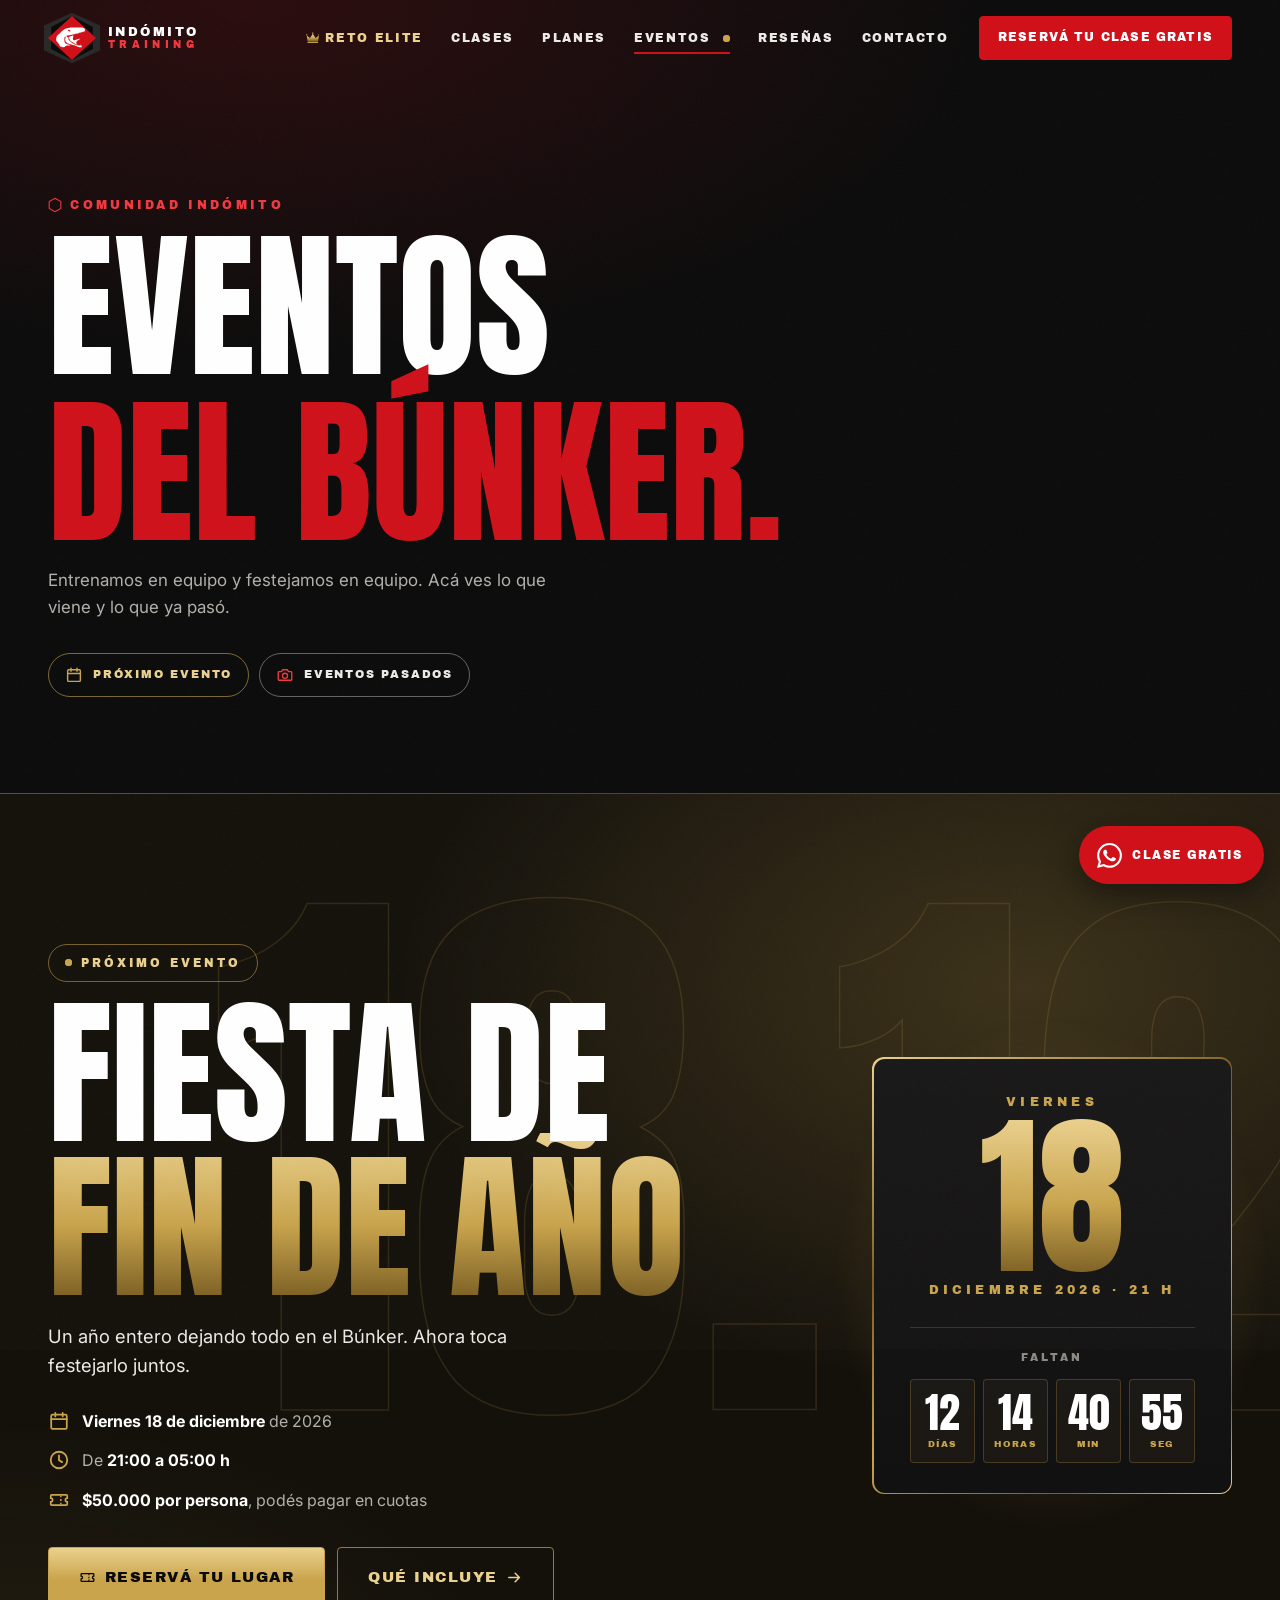
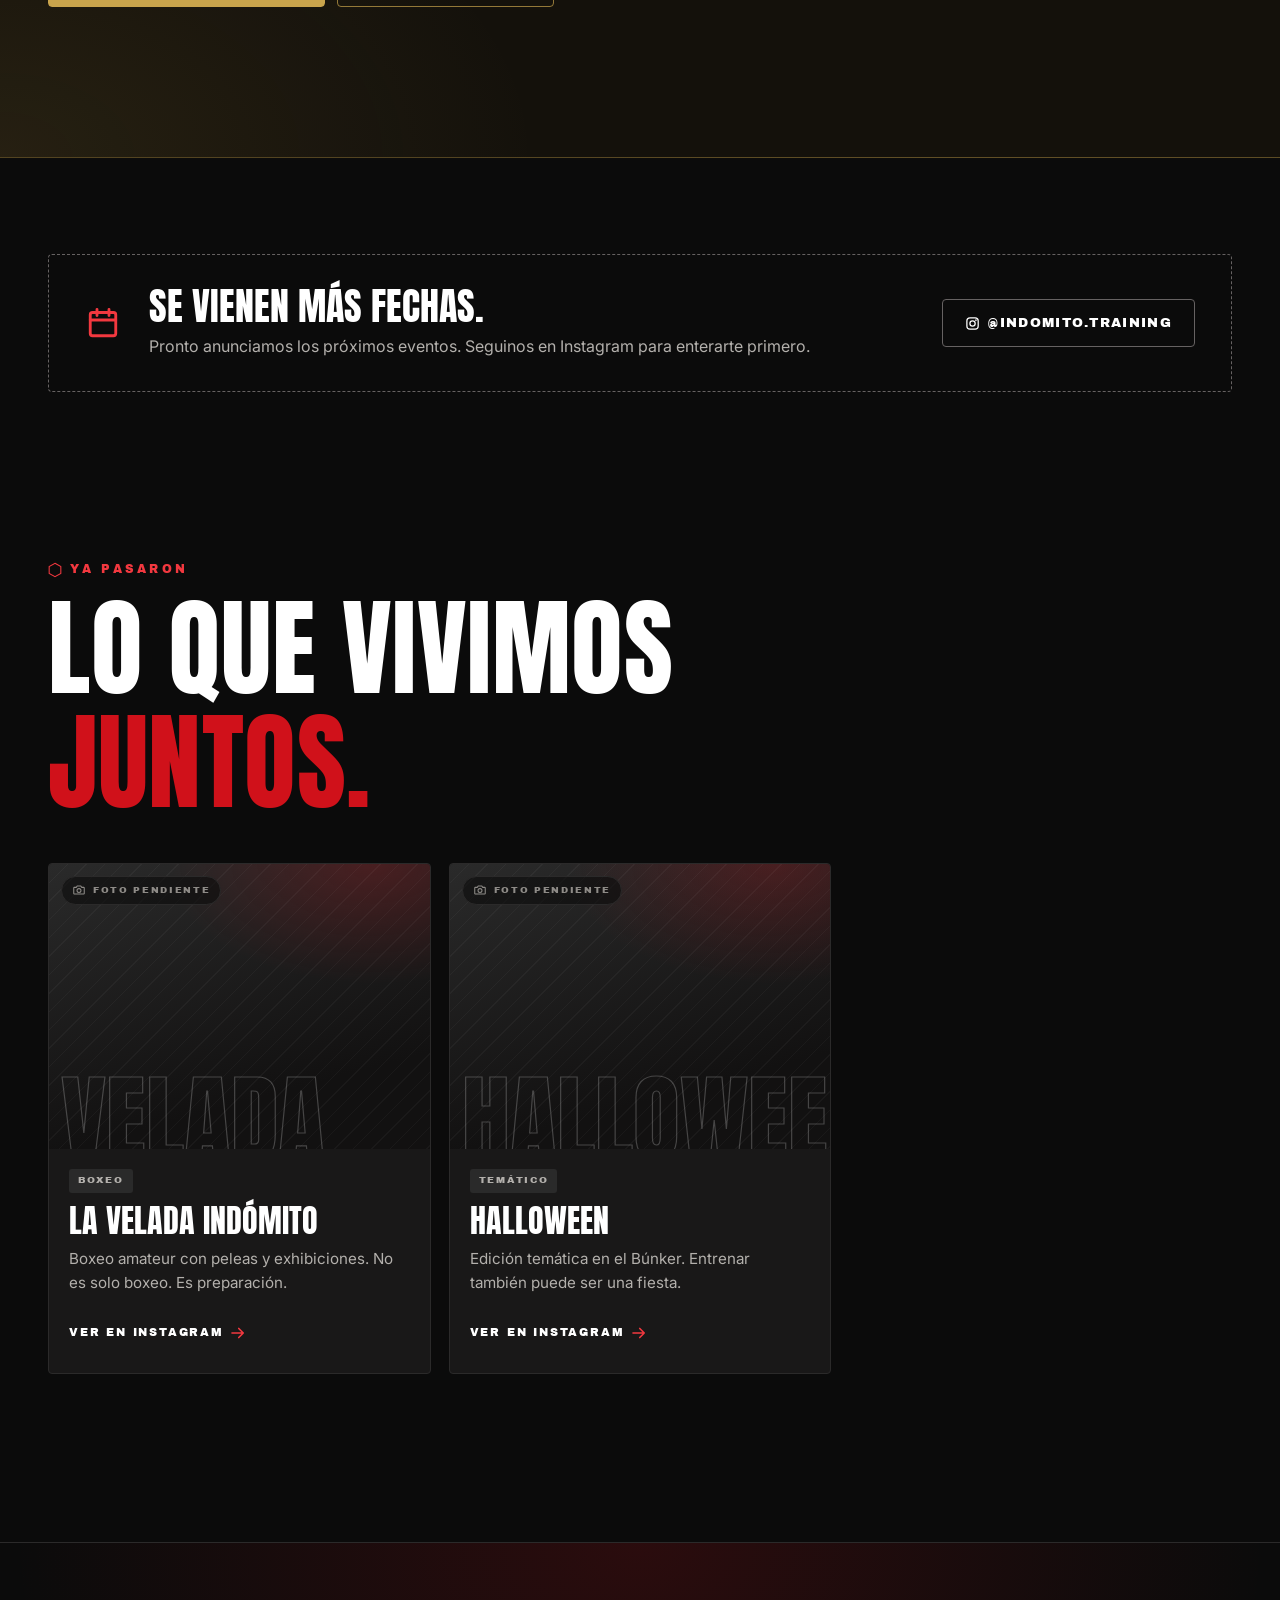
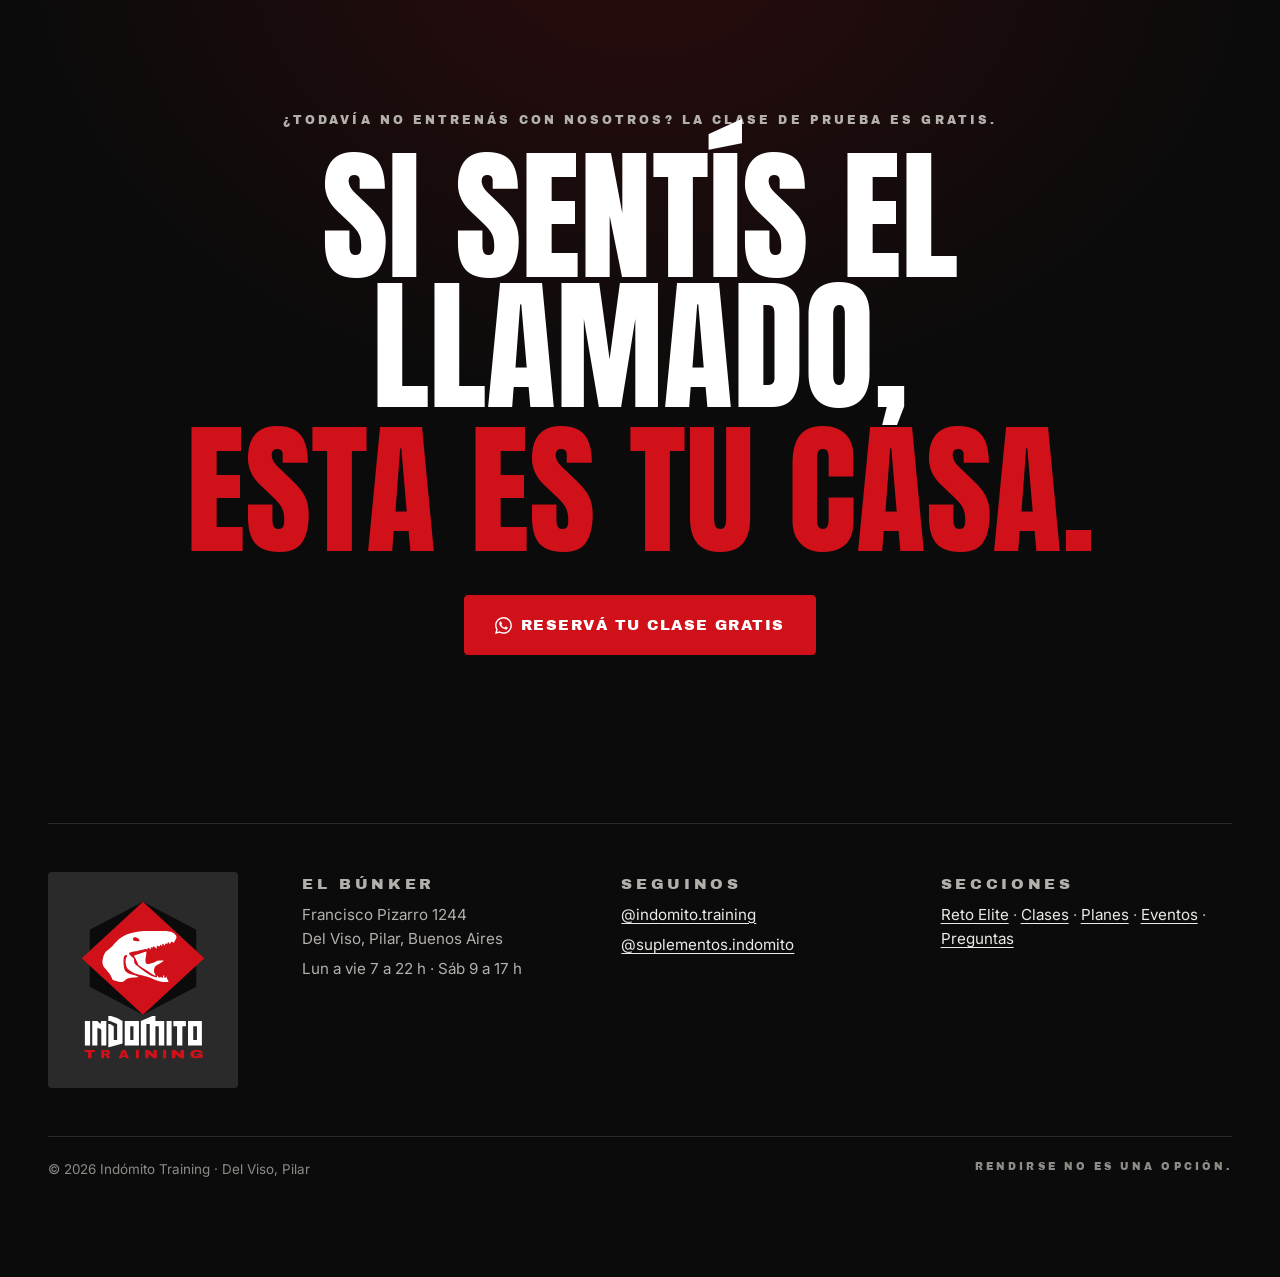
==== commit b1c0b0f7: "Agregar páginas del Reto Elite y de la Fiesta de Fin de Año - reto.html: página propia del Reto Indó" ====
--- a/eventos.html
+++ b/eventos.html
@@ -85,6 +85,10 @@
       <symbol id="i-hex" viewBox="0 0 24 26">
         <path d="M12 1.5 22 7v12l-10 5.5L2 19V7z" fill="none" stroke="currentColor" stroke-width="1.8"/>
       </symbol>
+      <symbol id="i-ticket" viewBox="0 0 24 24">
+        <path d="M3 7.5a1 1 0 0 1 1-1h16a1 1 0 0 1 1 1V10a2 2 0 0 0 0 4v2.5a1 1 0 0 1-1 1H4a1 1 0 0 1-1-1V14a2 2 0 0 0 0-4Z" fill="none" stroke="currentColor" stroke-width="1.9"/>
+        <path d="M14 7v10" fill="none" stroke="currentColor" stroke-width="1.6" stroke-dasharray="2 2"/>
+      </symbol>
       <symbol id="i-reloj" viewBox="0 0 24 24">
         <circle cx="12" cy="12" r="9" fill="none" stroke="currentColor" stroke-width="2"/>
         <path d="M12 7v5.2l3.4 2.1" fill="none" stroke="currentColor" stroke-width="2" stroke-linecap="round"/>
@@ -113,7 +117,7 @@
 
       <nav class="nav" id="menu" aria-label="Principal">
         <ul class="nav__list">
-          <li><a class="nav__link nav__link--reto" href="index.html#reto"><svg class="ico ico--oro" aria-hidden="true"><use href="#i-corona"/></svg>Reto Elite</a></li>
+          <li><a class="nav__link nav__link--reto" href="reto.html"><svg class="ico ico--oro" aria-hidden="true"><use href="#i-corona"/></svg>Reto Elite</a></li>
           <li><a class="nav__link" href="index.html#clases">Clases</a></li>
           <li><a class="nav__link" href="index.html#planes">Planes</a></li>
           <li><a class="nav__link nav__link--eventos" href="eventos.html" aria-current="page">Eventos<i class="punto" aria-hidden="true"></i></a></li>
@@ -151,7 +155,7 @@
     <!-- ===================== PRÓXIMO EVENTO: FIESTA DE FIN DE AÑO =====================
          Único lugar de la web general donde va el dorado (Manual de Marca: eventos especiales).
          data-hasta="2026-12-18": después de esa fecha este bloque se oculta solo.
-         TODO: hora, lugar y entradas de la fiesta. Cuando estén, sumalos en "fiesta__info". -->
+         Toda la info (qué incluye y cómo pagar) está en fiesta.html. -->
     <section class="fiesta lz" id="proximo" aria-labelledby="fiesta-t" data-hasta="2026-12-18">
       <div class="fiesta__bg" aria-hidden="true">
         <span class="fiesta__num" data-par="0.14">18.12</span>
@@ -182,15 +186,15 @@
           <p class="fiesta__lead rv">Un año entero dejando todo en el Búnker. Ahora toca festejarlo juntos.</p>
           <ul class="fiesta__info rv">
             <li><svg aria-hidden="true"><use href="#i-calendario"/></svg><span><b>Viernes 18 de diciembre</b> de 2026</span></li>
-            <!-- TODO: hora y lugar. Ejemplo: <li><svg aria-hidden="true"><use href="#i-reloj"/></svg><span><b>21 h</b> · Lugar</span></li> -->
-            <li><svg aria-hidden="true"><use href="#i-wa"/></svg><span>Hora, lugar y entradas: te contamos todo por WhatsApp.</span></li>
+            <li><svg aria-hidden="true"><use href="#i-reloj"/></svg><span>De <b>21:00 a 05:00 h</b></span></li>
+            <li class="precio"><svg aria-hidden="true"><use href="#i-ticket"/></svg><span><b>$50.000 por persona</b>, podés pagar en cuotas</span></li>
           </ul>
           <div class="fiesta__ctas rv">
-            <a class="btn btn--oro btn--xl js-wa" data-wa="Hola! Quiero info de la Fiesta de Fin de Año de Indómito 🎉" href="https://wa.me/5491149702957?text=Hola!%20Quiero%20info%20de%20la%20Fiesta%20de%20Fin%20de%20A%C3%B1o%20de%20Ind%C3%B3mito%20%F0%9F%8E%89" target="_blank" rel="noopener">
-              <svg class="ico" aria-hidden="true"><use href="#i-wa"/></svg>Quiero ir
+            <a class="btn btn--oro btn--xl" href="fiesta.html#reservar">
+              <svg class="ico" aria-hidden="true"><use href="#i-ticket"/></svg>Reservá tu lugar
             </a>
-            <a class="btn btn--oro-linea btn--xl" href="https://www.instagram.com/indomito.training/" target="_blank" rel="noopener">
-              <svg class="ico" aria-hidden="true"><use href="#i-ig"/></svg>Novedades
+            <a class="btn btn--oro-linea btn--xl" href="fiesta.html">
+              Qué incluye<svg class="ico" aria-hidden="true"><use href="#i-flecha"/></svg>
             </a>
           </div>
         </div>
@@ -200,8 +204,8 @@
           <div class="entrada__in">
             <p class="entrada__dia">Viernes</p>
             <p class="entrada__num">18</p>
-            <p class="entrada__mes">Diciembre 2026</p>
-            <div class="cuenta" data-cuenta="2026-12-18" aria-live="off">
+            <p class="entrada__mes">Diciembre 2026 · 21 h</p>
+            <div class="cuenta" data-cuenta="2026-12-18T21:00" aria-live="off">
               <p class="cuenta__t">Faltan</p>
               <div class="cuenta__grid">
                 <div><span class="cuenta__n" data-u="d">--</span><span class="cuenta__u">días</span></div>
@@ -309,7 +313,7 @@
         </div>
         <div>
           <p class="pie__h">Secciones</p>
-          <p><a href="index.html#reto">Reto Elite</a> · <a href="index.html#clases">Clases</a> · <a href="index.html#planes">Planes</a> · <a href="eventos.html">Eventos</a> · <a href="index.html#faq">Preguntas</a></p>
+          <p><a href="reto.html">Reto Elite</a> · <a href="index.html#clases">Clases</a> · <a href="index.html#planes">Planes</a> · <a href="eventos.html">Eventos</a> · <a href="index.html#faq">Preguntas</a></p>
         </div>
       </div>
     </div>
--- a/css/styles.css
+++ b/css/styles.css
@@ -20,6 +20,8 @@
     15. Botón flotante de WhatsApp
     16. Apariciones al scrollear
     17. Página de eventos (eventos.html)
+    17b. Página del Reto Elite (reto.html)
+    17c. Página de la Fiesta de Fin de Año (fiesta.html)
     18. Formulario "Nueva rutina" (nueva-rutina.html)
     19. Movimiento reducido
    ========================================================================== */
@@ -599,6 +601,27 @@
 }
 .reto__cierre em { color: var(--c-dorado); }
 
+/* Adelanto del reto en la home: la tarjeta es un link a reto.html */
+.reto__ctas { display: flex; flex-wrap: wrap; gap: 12px; margin-top: 30px; }
+.ticket--link { display: block; text-decoration: none; color: inherit; transition: transform .5s var(--ease-out); }
+.ticket--link:hover { transform: translateY(-6px); }
+.ticket--link .ticket__in { display: flex; }
+.reto__corona-xl { width: 64px; height: 50px; fill: url(#g-oro); margin: 6px 0 4px; }
+.reto__30 {
+  font-family: var(--f-display); line-height: .9; font-size: clamp(7rem, 30vw, 11rem);
+  color: transparent; background: linear-gradient(180deg, var(--c-dorado-claro), var(--c-dorado) 55%, var(--c-dorado-oscuro));
+  -webkit-background-clip: text; background-clip: text;
+}
+.reto__dias { font-family: var(--f-label); font-size: .72rem; letter-spacing: .24em; text-transform: uppercase; color: var(--c-dorado); }
+.reto__precio-home { display: block; margin-bottom: 18px; font-family: var(--f-display); font-size: 1.7rem; text-transform: uppercase; color: var(--c-blanco); }
+.reto__ver {
+  display: inline-flex; align-items: center; gap: 8px; min-height: 44px;
+  font-family: var(--f-label); font-size: .72rem; letter-spacing: .16em; text-transform: uppercase; color: var(--c-dorado-claro);
+}
+.reto__ver svg { width: 18px; height: 18px; transition: transform .4s var(--ease-out); }
+.ticket--link:hover .reto__ver svg { transform: translateX(5px); }
+.qa__a a { color: var(--c-blanco); text-underline-offset: 3px; }
+
 /* La "entrada" dorada del reto */
 .ticket {
   position: relative; align-self: start;
@@ -1273,6 +1296,271 @@
 @media (min-width: 720px) { .pasados__grid { grid-template-columns: repeat(2, 1fr); } }
 @media (min-width: 1024px) { .pasados__grid { grid-template-columns: repeat(3, 1fr); gap: 18px; } }
 
+/* ---------- 17b. PÁGINA DEL RETO ELITE ---------- */
+/* Detalles dorados reutilizables */
+.eyebrow--oro, .eyebrow--oro .ico { color: var(--c-dorado); }
+.titulo--oro em, .fill--oro em { color: var(--c-dorado); }
+.embers--oro span { background: var(--c-dorado-claro); }
+.wa-float--oro { background: var(--c-dorado); color: var(--c-negro); }
+.wa-float--oro::before { border-color: var(--c-dorado); }
+.wa-float--oro:hover { background: var(--c-dorado-claro); }
+
+/* Portada */
+.rh {
+  position: relative; overflow: hidden; isolation: isolate;
+  min-height: 100vh; min-height: 100svh;
+  display: flex; align-items: center;
+  padding: calc(var(--hdr-h) + 48px) 0 110px;
+  background:
+    radial-gradient(70% 55% at 50% 30%, rgba(var(--rgb-dorado), .20), transparent 70%),
+    var(--c-oro-fondo);
+  border-bottom: 1px solid rgba(var(--rgb-dorado), .3);
+}
+.rh__bg { position: absolute; inset: 0; z-index: -1; pointer-events: none; }
+.rh__glow {
+  position: absolute; left: 50%; top: 40%; width: 120vmax; aspect-ratio: 1; margin: -60vmax 0 0 -60vmax;
+  background: radial-gradient(closest-side, rgba(var(--rgb-dorado), .18), transparent 70%);
+}
+.rh__marca {
+  position: absolute; left: 50%; top: 50%; width: min(120vw, 1100px); height: auto; aspect-ratio: 64 / 50;
+  fill: none; stroke: rgba(var(--rgb-dorado), .07); stroke-width: .25;
+  transform: translate3d(-50%, calc(-50% + var(--py, 0px)), 0);
+}
+.rh.is-off .embers span { animation-play-state: paused; }
+.rh__in { position: relative; display: flex; flex-direction: column; align-items: center; text-align: center; }
+.rh__badge {
+  display: inline-flex; align-items: center; gap: .6em; margin-bottom: 26px; padding: 9px 16px;
+  border: 1px solid rgba(var(--rgb-dorado), .5); border-radius: 999px;
+  font-family: var(--f-label); font-size: .7rem; letter-spacing: .26em; text-transform: uppercase; color: var(--c-dorado-claro);
+}
+.rh__badge .ico { width: 1.4em; height: 1.1em; }
+.rh__badge b { font-weight: 400; color: var(--c-negro); background: var(--c-dorado); padding: 2px 8px; border-radius: 3px; }
+.rh__t { display: flex; flex-direction: column; align-items: center; }
+.rh__num {
+  font-family: var(--f-display); text-transform: uppercase; line-height: .86;
+  font-size: clamp(5.4rem, 27vw, 15rem); padding-top: .06em;
+  color: transparent; background: linear-gradient(180deg, var(--c-dorado-claro), var(--c-dorado) 55%, var(--c-dorado-oscuro));
+  -webkit-background-clip: text; background-clip: text;
+}
+.rh__sub {
+  margin-top: 10px; font-family: var(--f-display); text-transform: uppercase; color: var(--c-blanco);
+  font-size: clamp(1.8rem, 7vw, 3.6rem); line-height: 1;
+}
+.rh__lead { max-width: 46ch; margin: 24px auto 0; font-size: 1.12rem; color: var(--c-texto); }
+.rh__ctas { display: flex; flex-wrap: wrap; justify-content: center; gap: 12px; margin-top: 32px; }
+.rh__precio { margin: 22px 0 0; font-family: var(--f-label); font-size: .72rem; letter-spacing: .22em; text-transform: uppercase; color: var(--c-dorado); }
+.rh__precio .precio-consulta { margin: 0; }
+.motion-ok .rh__cue { margin-left: -30px; }
+
+/* El gancho */
+.rg { padding: var(--sec-pad) 0; }
+.rg__grid { display: grid; gap: 40px; align-items: end; }
+.rg .fill { font-size: clamp(2.8rem, 11vw, 6.4rem); }
+.rg__der p { color: var(--c-texto-2); font-size: 1.06rem; max-width: 46ch; }
+.rg__lead { font-weight: 700; font-size: 1.3rem !important; color: var(--c-dorado-claro) !important; }
+@media (min-width: 1024px) { .rg__grid { grid-template-columns: 1.4fr .9fr; gap: 6vw; } }
+
+/* Qué incluye */
+.ri { padding: var(--sec-pad) 0; background: var(--c-negro-2); border-block: 1px solid var(--c-linea); }
+.ri .titulo { margin-bottom: 48px; }
+.ri__grid { display: grid; gap: 12px; }
+.ri__item {
+  position: relative; display: grid; grid-template-columns: 44px 1fr; gap: 2px 14px; align-items: start;
+  padding: 22px 20px; background: var(--c-negro-3); border: 1px solid var(--c-linea); border-radius: var(--radio);
+  transition: border-color .4s;
+}
+.ri__item:hover { border-color: rgba(var(--rgb-dorado), .6); }
+.ri__item svg, .ri__mas {
+  grid-row: span 2; width: 44px; height: 44px; padding: 10px;
+  border-radius: 50%; background: rgba(var(--rgb-dorado), .12); color: var(--c-dorado); fill: none;
+}
+.ri__item svg use[href="#i-wa"] { fill: var(--c-dorado); }
+.ri__item h3 { font-weight: 700; font-size: 1.05rem; line-height: 1.3; color: var(--c-blanco); }
+.ri__item p { margin: 4px 0 0; font-size: .93rem; color: var(--c-texto-2); }
+.ri__item--extra { border-style: dashed; border-color: rgba(var(--rgb-dorado), .5); background: transparent; }
+.ri__mas { display: grid; place-items: center; padding: 0; font-family: var(--f-display); font-size: 1.6rem; line-height: 1; }
+@media (min-width: 720px) { .ri__grid { grid-template-columns: repeat(2, 1fr); } }
+@media (min-width: 1100px) { .ri__grid { grid-template-columns: repeat(4, 1fr); } .ri__item { grid-template-columns: 1fr; } .ri__item svg, .ri__mas { grid-row: auto; margin-bottom: 14px; } }
+
+/* Línea de los 30 días (se llena con el scroll) */
+.rt { padding: var(--sec-pad) 0; }
+.rt__grid { display: grid; gap: 48px; }
+.linea { position: relative; display: grid; gap: 34px; padding-left: 40px; }
+.linea::before, .linea::after {
+  content: ""; position: absolute; left: 11px; top: 8px; bottom: 8px; width: 2px; border-radius: 1px;
+}
+.linea::before { background: var(--c-linea); }
+.linea::after { background: var(--c-dorado); transform-origin: 50% 0; transform: scaleY(var(--lp, 1)); }
+.linea__paso { position: relative; }
+.linea__paso::before {
+  content: ""; position: absolute; left: -40px; top: 2px; width: 24px; height: 26px;
+  background: var(--c-dorado);
+  clip-path: polygon(50% 0, 100% 25%, 100% 75%, 50% 100%, 0 75%, 0 25%);
+  transition: transform .5s var(--ease-out), opacity .5s;
+}
+.linea__dia { font-family: var(--f-label); font-size: .68rem; letter-spacing: .24em; text-transform: uppercase; color: var(--c-dorado); }
+.linea__paso h3 { margin-top: 6px; font-family: var(--f-display); text-transform: uppercase; font-size: clamp(1.7rem, 5vw, 2.2rem); line-height: 1; color: var(--c-blanco); }
+.linea__paso p { margin: 8px 0 0; color: var(--c-texto-2); max-width: 46ch; }
+.linea__paso h3, .linea__paso p, .linea__dia { transition: opacity .5s var(--ease-out); }
+/* Con movimiento: los pasos se encienden a medida que la línea llega */
+.motion-ok .linea::after { transform: scaleY(var(--lp, 0)); }
+.motion-ok .linea__paso:not(.on)::before { transform: scale(.55); opacity: .35; }
+.motion-ok .linea__paso:not(.on) h3, .motion-ok .linea__paso:not(.on) p, .motion-ok .linea__paso:not(.on) .linea__dia { opacity: .35; }
+@media (min-width: 1024px) {
+  .rt__grid { grid-template-columns: .9fr 1.1fr; gap: 6vw; align-items: start; }
+  .rt__izq { position: sticky; top: calc(var(--hdr-h) + 48px); }
+}
+
+/* La idea */
+.ridea { padding: calc(var(--sec-pad) * .8) 0; background: var(--c-oro-fondo); border-block: 1px solid rgba(var(--rgb-dorado), .25); }
+.ridea__q { margin: 0 auto; max-width: 30ch; text-align: center; }
+.ridea__q p {
+  margin: 0; font-family: var(--f-display); text-transform: uppercase; color: var(--c-blanco);
+  font-size: clamp(2rem, 6.4vw, 4.2rem); line-height: 1.02;
+}
+.ridea__q em { color: var(--c-dorado); }
+
+/* Precio y comparación */
+.rp { border-top: 0; }
+.rp__grid { position: relative; display: grid; gap: 56px; }
+.comp { margin-top: 32px; border: 1px solid rgba(var(--rgb-dorado), .3); border-radius: var(--radio); overflow: hidden; }
+.comp__fila { display: grid; grid-template-columns: 1.4fr 1fr 1fr; align-items: center; border-top: 1px solid var(--c-linea); }
+.comp__fila:first-child { border-top: 0; }
+.comp__fila > span { padding: 14px 12px; font-size: .94rem; color: var(--c-texto); }
+.comp__fila > span:nth-child(n+2) { display: flex; flex-direction: column; align-items: center; text-align: center; }
+.comp__fila > span:last-child { background: rgba(var(--rgb-dorado), .07); }
+.comp__head > span { font-family: var(--f-label); font-size: .66rem; letter-spacing: .14em; text-transform: uppercase; color: var(--c-texto-2); }
+.comp__head small { display: block; margin-top: 4px; font-family: var(--f-body); font-size: .78rem; letter-spacing: 0; text-transform: none; color: var(--c-texto-3); }
+.comp__oro { color: var(--c-dorado-claro) !important; }
+.comp__oro .ico { width: 22px; height: 18px; margin-bottom: 4px; }
+.comp__oro small { color: var(--c-dorado) !important; }
+.comp .si, .comp .no { width: 20px; height: 20px; }
+.comp .si { color: var(--c-texto-2); }
+.comp .si--oro { color: var(--c-dorado-claro); }
+.comp .no { color: var(--c-texto-3); opacity: .7; }
+@media (min-width: 1024px) {
+  .rp__grid { grid-template-columns: minmax(0, 1.2fr) minmax(360px, .8fr); gap: 6vw; align-items: start; }
+  .rp .ticket { position: sticky; top: calc(var(--hdr-h) + 32px); }
+}
+
+/* Preguntas y footer en dorado */
+.faq__list--oro .qa summary i::before, .faq__list--oro .qa summary i::after { background: var(--c-dorado); }
+.pie--oro { background: radial-gradient(70% 50% at 50% 0%, rgba(var(--rgb-dorado), .16), transparent 70%), var(--c-negro); }
+.pie--oro .pie__frase { max-width: 18ch; font-size: clamp(2.6rem, 9vw, 6.4rem); }
+.pie--oro .pie__frase em { color: var(--c-dorado); }
+
+/* ---------- 17c. PÁGINA DE LA FIESTA DE FIN DE AÑO ---------- */
+.fiesta--hero { padding-top: calc(var(--hdr-h) + clamp(48px, 8vw, 96px)); }
+.fiesta__info li.precio-consulta { display: none; }
+[data-precios="no"] .fiesta__info li.precio-consulta { display: flex; }
+.ya-paso { padding: calc(var(--hdr-h) + 16px) 0 16px; background: var(--c-oro-fondo); border-bottom: 1px solid rgba(var(--rgb-dorado), .35); }
+.ya-paso p { margin: 0; text-align: center; color: var(--c-dorado-claro); font-weight: 600; }
+.ya-paso a { color: var(--c-blanco); }
+.ya-paso:not([hidden]) + .fiesta--hero { padding-top: clamp(48px, 8vw, 96px); }
+
+/* Qué incluye: tarjeta tipo "menú de la noche" */
+.carta { padding: var(--sec-pad) 0; }
+.carta__head { margin-bottom: 44px; }
+.carta__card {
+  position: relative; display: grid; gap: 28px;
+  padding: clamp(28px, 5vw, 56px); border-radius: 10px;
+  background:
+    linear-gradient(var(--c-negro-2), var(--c-negro-2)) padding-box,
+    linear-gradient(150deg, var(--c-dorado-claro), var(--c-dorado-oscuro) 35%, var(--c-dorado) 65%, var(--c-dorado-oscuro)) border-box;
+  border: 1.5px solid transparent;
+}
+.carta__h {
+  margin-bottom: 14px; font-family: var(--f-label); font-size: .76rem; letter-spacing: .3em; text-transform: uppercase; color: var(--c-dorado);
+}
+.carta__list li {
+  display: flex; align-items: baseline; gap: 14px; padding: 14px 0;
+  border-bottom: 1px dashed rgba(var(--rgb-dorado), .25);
+  font-family: var(--f-display); text-transform: uppercase; font-size: clamp(1.6rem, 6vw, 2.3rem); line-height: 1.05; color: var(--c-blanco);
+}
+.carta__list li::before { content: ""; flex: none; width: 8px; height: 8px; transform: translateY(-.2em) rotate(45deg); background: var(--c-dorado); }
+.carta__list li:last-child { border-bottom: 0; }
+.carta__sep { display: grid; place-items: center; }
+.carta__sep svg { width: 44px; height: 34px; fill: url(#g-oro); }
+@media (min-width: 900px) {
+  .carta__card { grid-template-columns: 1fr auto 1fr; gap: 48px; align-items: start; }
+  .carta__sep { align-self: center; }
+}
+
+/* Cómo reservar */
+.reserva { padding: var(--sec-pad) 0; background: var(--c-oro-fondo); border-block: 1px solid rgba(var(--rgb-dorado), .3); }
+.reserva__head { margin-bottom: 36px; }
+.valor {
+  display: flex; flex-wrap: wrap; align-items: center; gap: 12px 28px;
+  margin-bottom: 36px; padding-bottom: 32px; border-bottom: 1px solid rgba(var(--rgb-dorado), .2);
+}
+.valor__num { margin: 0; font-family: var(--f-display); font-size: clamp(4rem, 17vw, 7rem); line-height: .9; }
+.valor__num .precio, .valor__num .precio-consulta {
+  color: transparent; background: linear-gradient(180deg, var(--c-dorado-claro), var(--c-dorado) 55%, var(--c-dorado-oscuro));
+  -webkit-background-clip: text; background-clip: text;
+}
+.valor__num .precio-consulta { font-size: .5em; }
+.valor__txt p { margin: 0 0 4px; font-size: 1.08rem; color: var(--c-texto); }
+.valor__txt b { color: var(--c-blanco); }
+
+.pagos { display: grid; gap: 16px; }
+.pago {
+  position: relative; padding: 28px 24px; border-radius: var(--radio);
+  background: var(--c-negro-3); border: 1px solid rgba(var(--rgb-dorado), .3);
+}
+.pago__ico { display: grid; place-items: center; width: 52px; height: 52px; margin-bottom: 18px; border-radius: 50%; background: rgba(var(--rgb-dorado), .12); }
+.pago__ico svg { width: 26px; height: 26px; color: var(--c-dorado); fill: none; }
+.pago__tag { margin: 0 0 6px; font-family: var(--f-label); font-size: .64rem; letter-spacing: .22em; text-transform: uppercase; color: var(--c-dorado); }
+.pago__t { font-family: var(--f-display); text-transform: uppercase; font-size: clamp(1.9rem, 6vw, 2.4rem); line-height: 1; color: var(--c-blanco); margin-bottom: 12px; }
+.pago > p { color: var(--c-texto-2); }
+.pasos-pago { display: grid; gap: 22px; margin-top: 18px; }
+.pasos-pago > li { display: grid; grid-template-columns: 34px 1fr; gap: 14px; align-items: start; }
+.pasos-pago__n {
+  display: grid; place-items: center; width: 34px; height: 38px;
+  font-family: var(--f-display); font-size: 1.1rem; color: var(--c-negro); background: var(--c-dorado);
+  clip-path: polygon(50% 0, 100% 25%, 100% 75%, 50% 100%, 0 75%, 0 25%);
+}
+.pasos-pago p { margin: 0 0 12px; color: var(--c-texto); }
+.pasos-pago b { color: var(--c-blanco); }
+.pasos-pago__nota { font-size: .86rem; color: var(--c-texto-3) !important; }
+.alias {
+  display: flex; align-items: center; justify-content: space-between; gap: 14px; flex-wrap: wrap;
+  margin-bottom: 10px; padding: 16px 18px; border-radius: var(--radio);
+  background: var(--c-negro-2); border: 1.5px dashed rgba(var(--rgb-dorado), .55);
+}
+.alias__lbl { display: block; font-family: var(--f-label); font-size: .6rem; letter-spacing: .24em; text-transform: uppercase; color: var(--c-dorado); }
+.alias__val { display: block; margin: 4px 0 2px; font-family: var(--f-label); font-size: clamp(1.05rem, 4.6vw, 1.35rem); letter-spacing: .04em; color: var(--c-blanco); word-break: break-all; }
+.alias__nom { display: block; font-size: .86rem; color: var(--c-texto-2); }
+.alias__copiar {
+  display: inline-flex; align-items: center; gap: 8px; min-height: 44px; padding: 10px 16px;
+  background: none; border: 1.5px solid var(--c-dorado); border-radius: var(--radio); cursor: pointer;
+  font-family: var(--f-label); font-size: .7rem; letter-spacing: .14em; text-transform: uppercase; color: var(--c-dorado-claro);
+  transition: background-color .25s, color .25s;
+}
+.alias__copiar svg { width: 18px; height: 18px; }
+.alias__copiar:hover { background: rgba(var(--rgb-dorado), .12); }
+.alias__copiar.is-ok { background: var(--c-dorado); color: var(--c-negro); }
+.alias__copiar:focus-visible { outline-color: var(--c-dorado-claro); }
+.pago__listo {
+  display: flex; gap: 12px; align-items: flex-start; margin: 24px 0 0; padding: 14px 16px;
+  border-radius: var(--radio); background: rgba(var(--rgb-dorado), .08); color: var(--c-texto) !important; font-size: .94rem;
+}
+.pago__listo svg { width: 20px; height: 20px; flex: none; margin-top: 2px; color: var(--c-dorado); }
+.pago__listo b { color: var(--c-dorado-claro); }
+@media (min-width: 900px) {
+  .pagos { grid-template-columns: .8fr 1.2fr; align-items: start; }
+  .valor { flex-wrap: nowrap; }
+}
+
+/* Importante */
+.importante { padding: clamp(56px, 8vw, 96px) 0; }
+.importante__box { padding: 26px 24px; border-left: 3px solid var(--c-dorado); background: var(--c-negro-3); border-radius: 0 var(--radio) var(--radio) 0; }
+.importante__t { display: flex; align-items: center; gap: 10px; margin-bottom: 14px; font-family: var(--f-display); text-transform: uppercase; font-size: 1.8rem; color: var(--c-blanco); }
+.importante__t svg { width: 26px; height: 26px; color: var(--c-dorado); }
+.importante ul { display: grid; gap: 10px; }
+.importante li { position: relative; padding-left: 20px; color: var(--c-texto); }
+.importante li::before { content: ""; position: absolute; left: 0; top: .6em; width: 7px; height: 7px; transform: rotate(45deg); background: var(--c-dorado); }
+.importante b { color: var(--c-blanco); }
+
 /* ---------- 18. FORMULARIO "NUEVA RUTINA" ---------- */
 .hdr--simple .hdr__name { display: block; }
 .hdr__tag {
@@ -1476,6 +1764,7 @@
     transition-delay: 0s !important;
   }
   .embers, .hero__cue, .confeti { display: none !important; }
+  .linea::after { transform: none !important; }
   body::after { animation: none; }
   .btn:hover, .disc__in:hover, .plan__in:hover, .nota:hover, .wa-float:hover { transform: none; }
 }
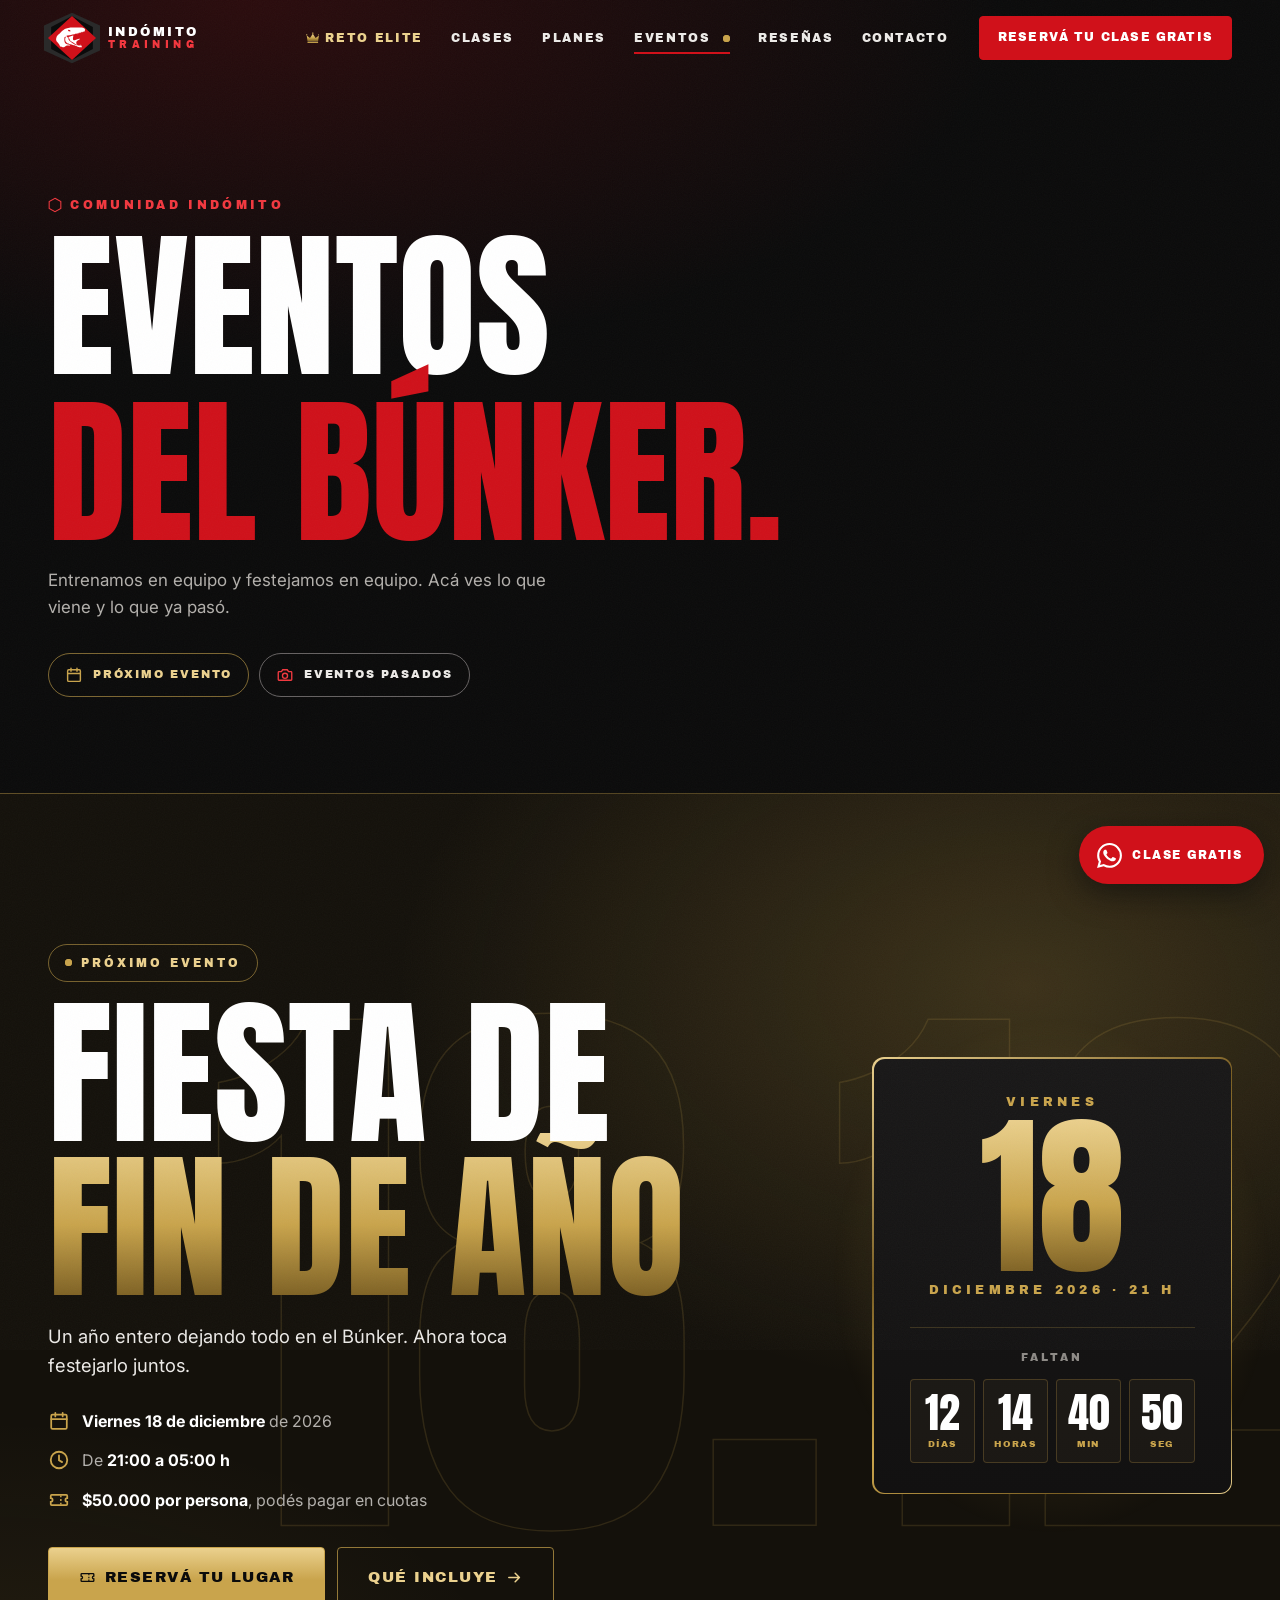
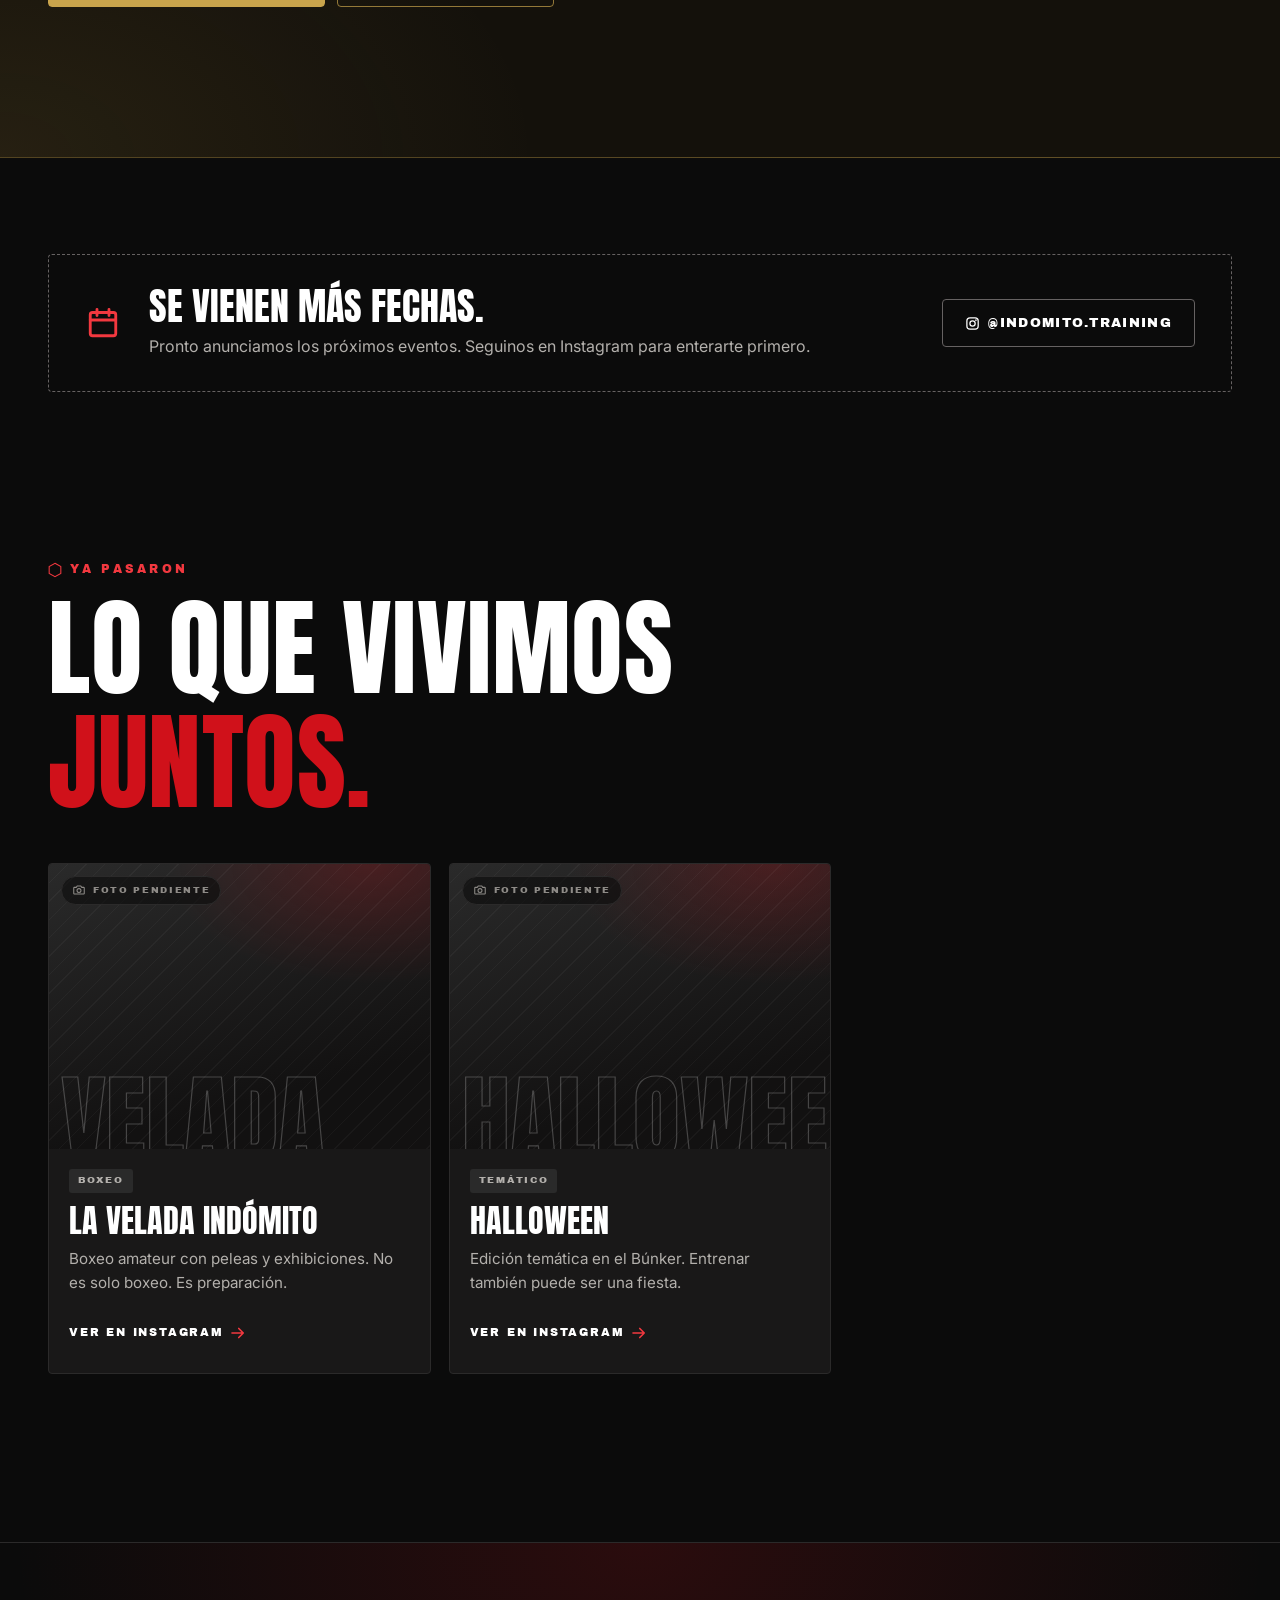
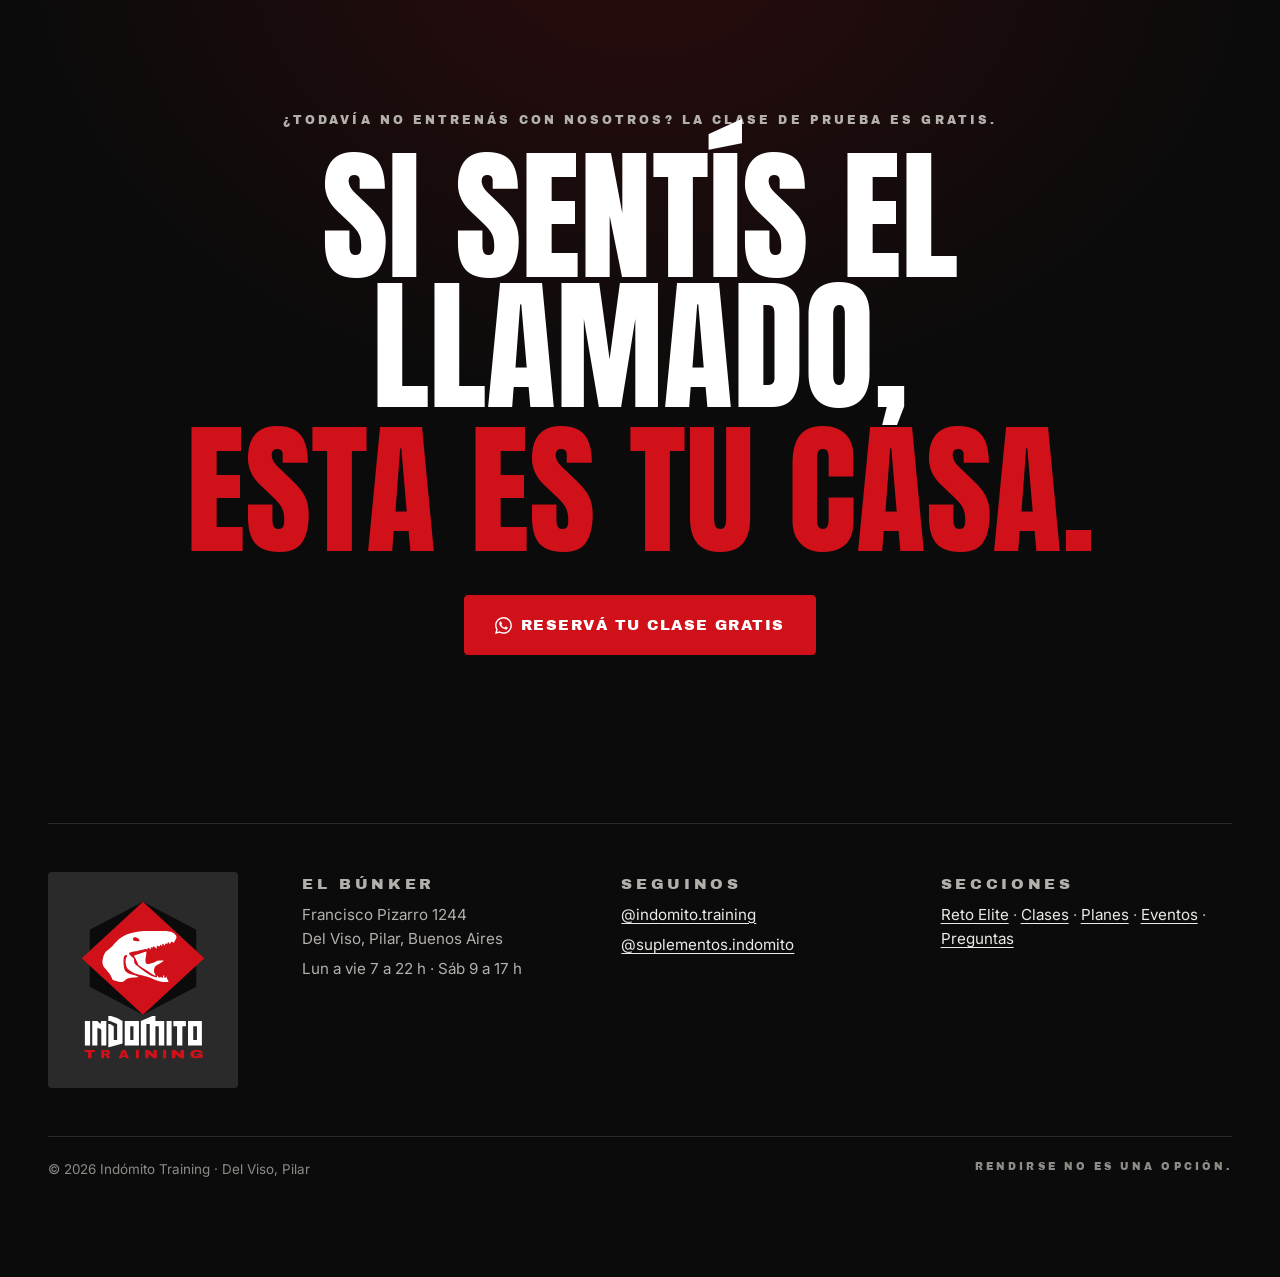
==== commit d505e071: "Imagen para compartir de la fiesta y dominio real en todas las páginas - fiesta: el flyer (1200x630)" ====
--- a/eventos.html
+++ b/eventos.html
@@ -9,21 +9,20 @@
   <meta name="description" content="Eventos de Indómito Training en Del Viso, Pilar: Fiesta de Fin de Año el viernes 18 de diciembre, La Velada Indómito de boxeo amateur y más. Mirá lo que viene y lo que ya pasó.">
   <meta name="theme-color" content="#0B0B0B">
 
-  <!-- DEPLOY STEP: cambiá "TU-DOMINIO.com.ar" cuando tengamos el dominio. TODO: dominio. -->
-  <link rel="canonical" href="https://www.TU-DOMINIO.com.ar/eventos.html">
+  <link rel="canonical" href="https://www.indomitotraining.com/eventos">
   <meta property="og:type" content="website">
   <meta property="og:locale" content="es_AR">
   <meta property="og:site_name" content="Indómito Training">
   <meta property="og:title" content="Eventos del Búnker · Indómito Training">
   <meta property="og:description" content="Fiesta de Fin de Año: viernes 18/12. Mirá todos los eventos de Indómito.">
-  <meta property="og:url" content="https://www.TU-DOMINIO.com.ar/eventos.html">
-  <meta property="og:image" content="https://www.TU-DOMINIO.com.ar/assets/img/og-indomito.jpg">
+  <meta property="og:url" content="https://www.indomitotraining.com/eventos">
+  <meta property="og:image" content="https://www.indomitotraining.com/assets/img/og-indomito.jpg">
   <meta property="og:image:width" content="1200">
   <meta property="og:image:height" content="630">
   <meta name="twitter:card" content="summary_large_image">
   <meta name="twitter:title" content="Eventos del Búnker · Indómito Training">
   <meta name="twitter:description" content="Fiesta de Fin de Año: viernes 18/12. Mirá todos los eventos de Indómito.">
-  <meta name="twitter:image" content="https://www.TU-DOMINIO.com.ar/assets/img/og-indomito.jpg">
+  <meta name="twitter:image" content="https://www.indomitotraining.com/assets/img/og-indomito.jpg">
   <!-- TODO: cuando estén confirmados hora y lugar de la Fiesta, sumar acá un bloque JSON-LD de tipo "Event" para Google. -->
 
   <!-- Íconos -->
